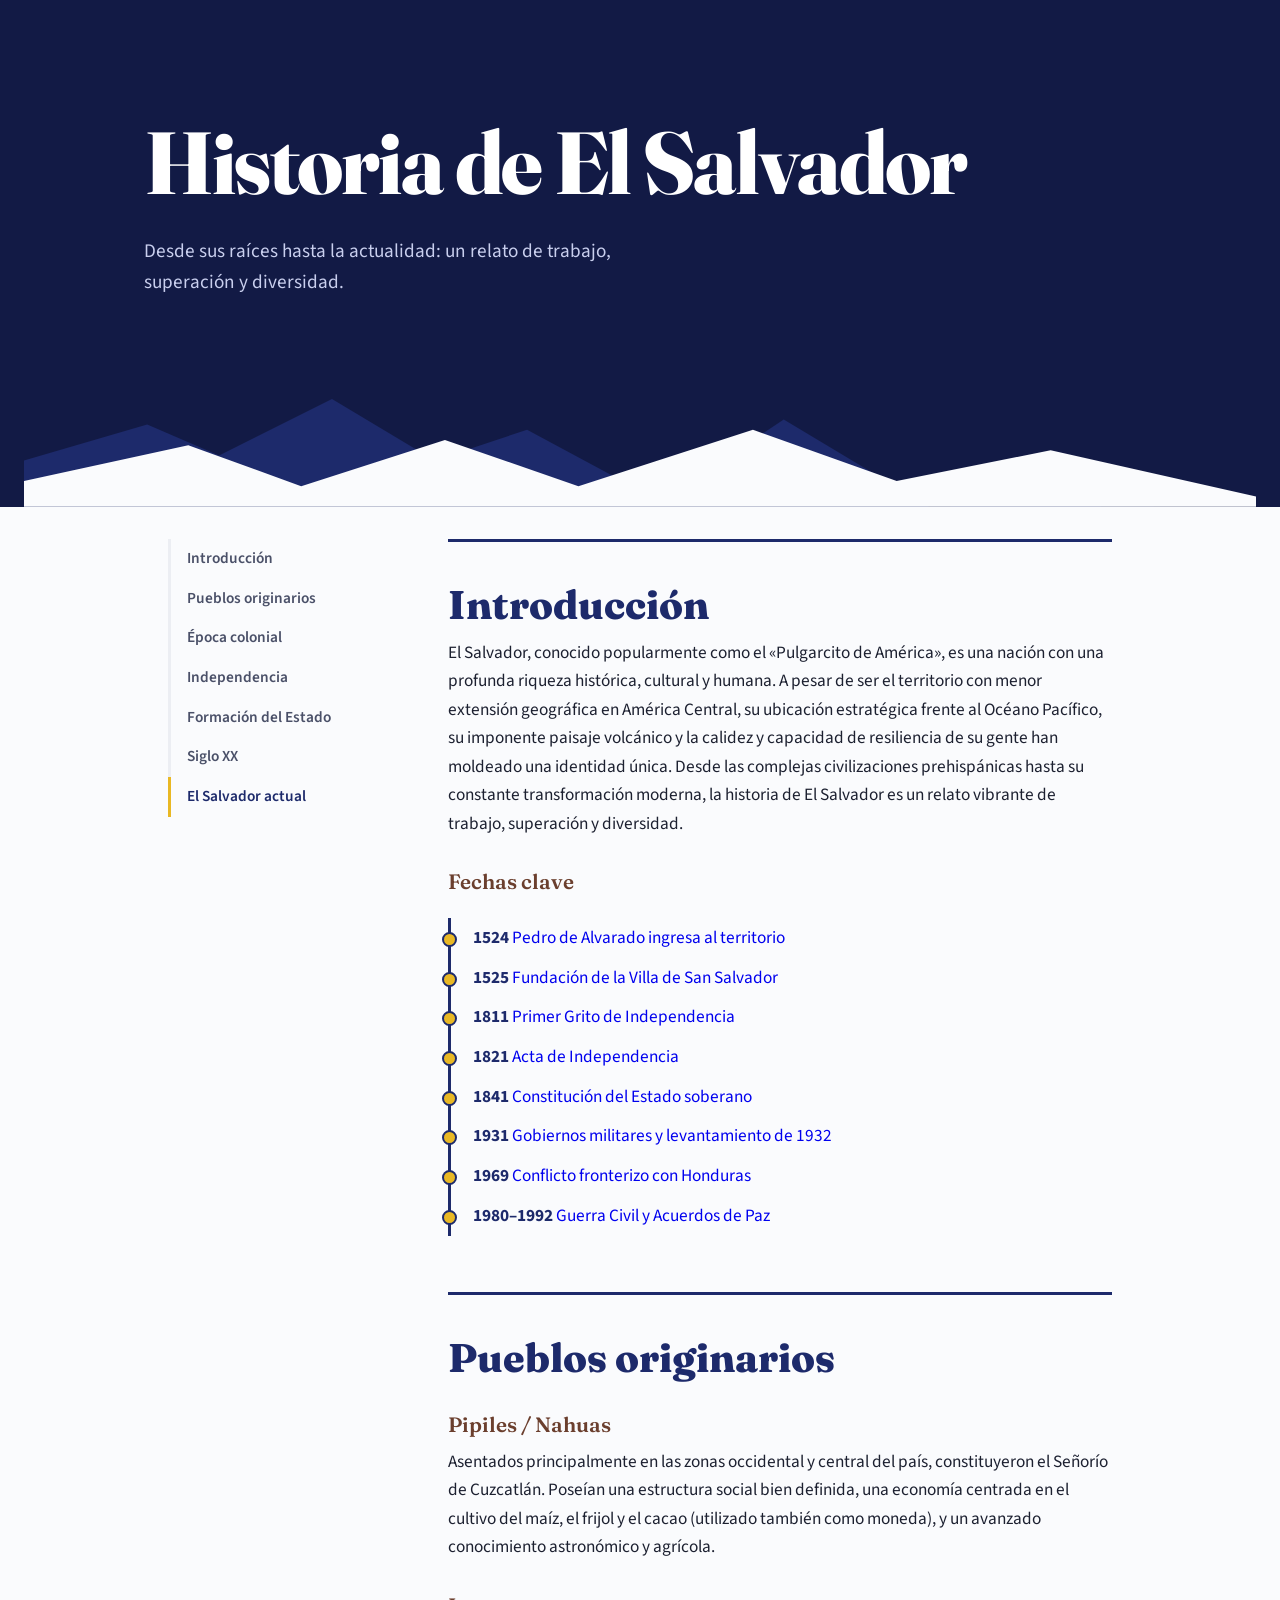
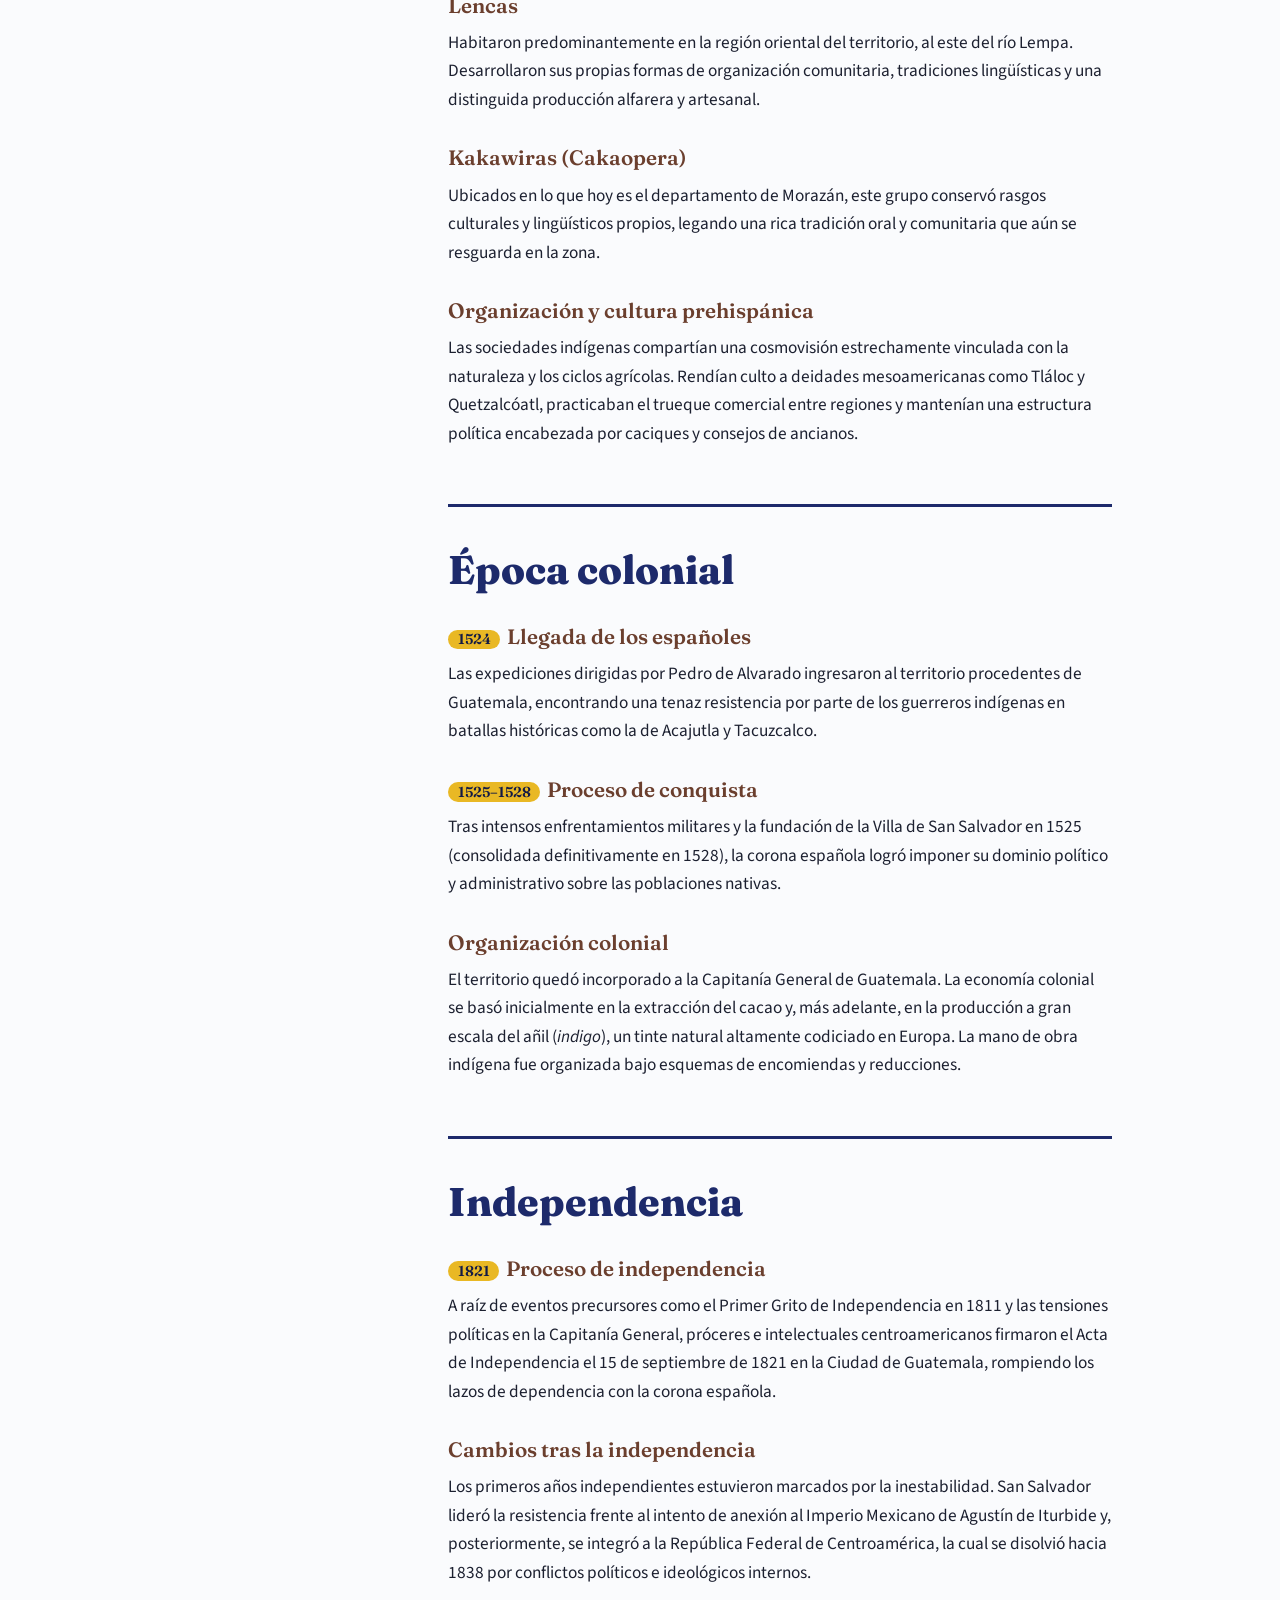
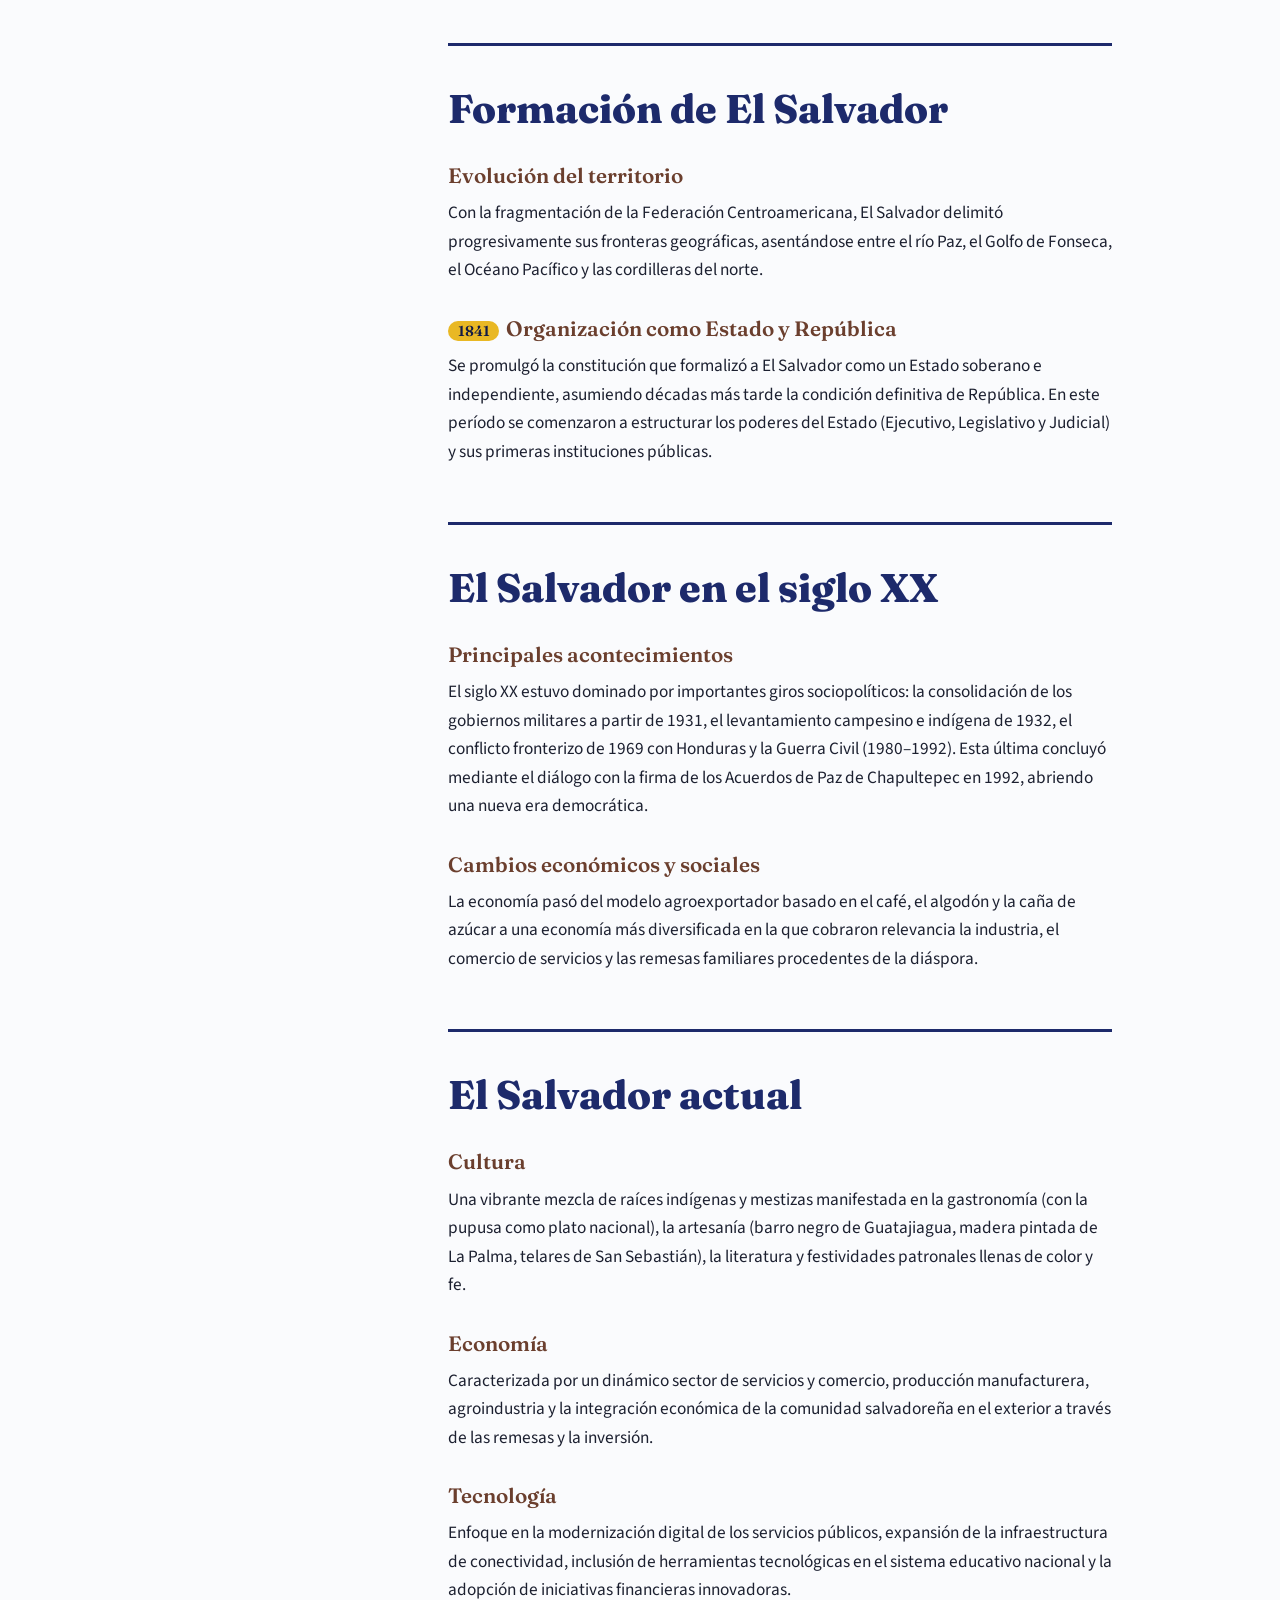
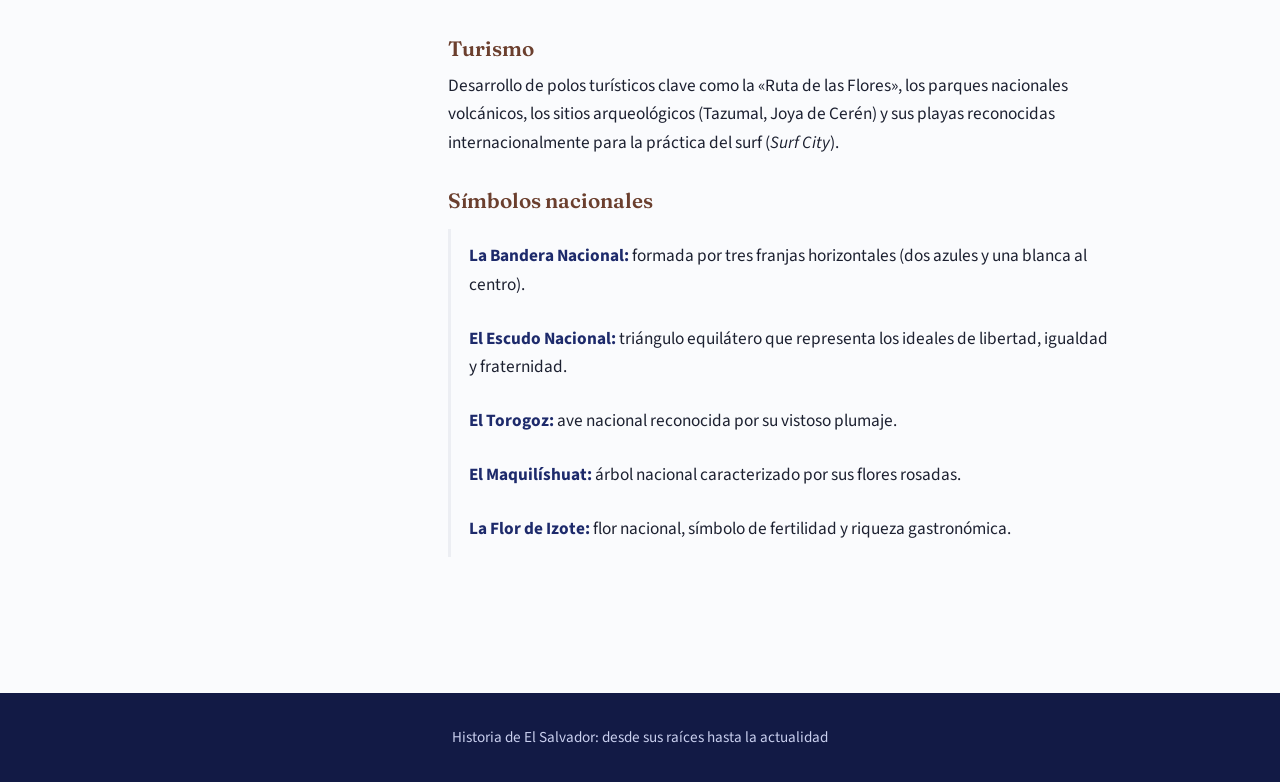
==== iniciosv.html @ 28035b6e "Add files via upload" ====
<!DOCTYPE html>
<html lang="es">
<head>
<meta charset="UTF-8">
<meta name="viewport" content="width=device-width, initial-scale=1.0">
<meta name="robots" content="noindex, nofollow">
<title>Historia de El Salvador: desde sus raíces hasta la actualidad</title>
<link rel="preconnect" href="https://fonts.googleapis.com">
<link rel="preconnect" href="https://fonts.gstatic.com" crossorigin>
<link href="https://fonts.googleapis.com/css2?family=Fraunces:opsz,wght@9..144,600;9..144,800&family=Source+Sans+3:wght@400;600&display=swap" rel="stylesheet">
<style>
:root{--anil:#1d2a6b;--osc:#121a45;--ceniza:#eceef3;--papel:#fafbfd;--tinta:#1c2030;--maiz:#e9b824;--barro:#6b3f2e}
*{box-sizing:border-box}
html{scroll-behavior:smooth}
body{margin:0;font:1.08rem/1.65 "Source Sans 3",system-ui,sans-serif;color:var(--tinta);background:var(--papel)}
h1,h2,h3{font-family:Fraunces,Georgia,serif;line-height:1.15;margin:0}
:focus-visible{outline:3px solid var(--maiz);outline-offset:3px}
.portada{background:var(--osc);color:#fff;padding:clamp(3rem,10vw,7rem) 1.5rem 0}
.portada .in{max-width:62rem;margin:0 auto;padding-bottom:4rem}
.portada h1{font-size:clamp(2.5rem,8vw,5.5rem);font-weight:800;letter-spacing:-.02em;max-width:15ch}
.portada p{max-width:34rem;margin:1.4rem 0 0;font-size:1.2rem;color:#c9cfee}
.volcanes{display:block;width:100%;height:auto}
.volcanes path{fill:var(--anil)}
.volcanes path:last-child{fill:var(--papel)}
.wrap{max-width:62rem;margin:0 auto;padding:0 1.5rem;display:grid;grid-template-columns:14rem 1fr;gap:3.5rem}
nav{position:sticky;top:0;align-self:start;padding:2rem 0}
nav ol{list-style:none;margin:0;padding:0;border-left:3px solid var(--ceniza)}
nav a{display:block;padding:.45rem 0 .45rem 1rem;text-decoration:none;color:#4a5068;font-weight:600;font-size:.96rem;margin-left:-3px;border-left:3px solid transparent}
nav a:hover,nav a.on{color:var(--anil);border-left-color:var(--maiz)}
main{padding:2rem 0 5rem;max-width:42rem}
section{padding-top:2.5rem;margin-bottom:3.5rem;border-top:3px solid var(--anil)}
h2{font-size:clamp(1.8rem,4vw,2.5rem);color:var(--anil);font-weight:800}
h3{font-size:1.3rem;margin:2rem 0 .5rem;color:var(--barro);font-weight:600}
p{margin:.7rem 0}
.fecha{display:inline-block;background:var(--maiz);color:var(--osc);font-weight:600;font-size:.9rem;padding:.1rem .6rem;border-radius:2rem;margin-right:.4rem}
/* Línea de tiempo (es una secuencia real de fechas) */
.linea{list-style:none;margin:1.5rem 0 0;padding:0 0 0 1.4rem;border-left:3px solid var(--anil)}
.linea li{position:relative;padding:.35rem 0}
.linea li:before{content:"";position:absolute;left:-1.95rem;top:.85rem;width:.7rem;height:.7rem;border-radius:50%;background:var(--maiz);border:2px solid var(--anil)}
.linea a{text-decoration:none}
.linea b{color:var(--anil)}
.simbolos{list-style:none;padding:0;margin:1rem 0}
.simbolos li{padding:.8rem 0 .8rem 1.1rem;border-left:3px solid var(--ceniza)}
.simbolos li:hover{border-left-color:var(--maiz)}
.simbolos strong{color:var(--anil)}
footer{background:var(--osc);color:#c9cfee;text-align:center;padding:2rem 1rem;font-size:.95rem}
@media(max-width:820px){
 .wrap{grid-template-columns:1fr;gap:0}
 nav{position:static;padding:1.5rem 0 0}
 nav ol{display:flex;flex-wrap:wrap;gap:.3rem;border:0}
 nav a{border:0;background:var(--ceniza);padding:.4rem .8rem;border-radius:2rem;margin:0;font-size:.9rem}
 nav a.on,nav a:hover{background:var(--maiz);color:var(--osc)}
}
@media(prefers-reduced-motion:reduce){html{scroll-behavior:auto}}
</style>
</head>
<body>
<header class="portada">
  <div class="in">
    <h1>Historia de El Salvador</h1>
    <p>Desde sus raíces hasta la actualidad: un relato de trabajo, superación y diversidad.</p>
  </div>
  <svg class="volcanes" viewBox="0 0 1200 140" preserveAspectRatio="none" aria-hidden="true">
    <path d="M0 140V95L120 60l70 30 110-55 100 60 90-30 130 70 120-80 150 90 90-40 120 60V140z"/>
    <path d="M0 140V115l160-35 110 40 140-45 130 45 170-55 140 50 150-30 200 45V140z"/>
  </svg>
</header>

<div class="wrap">
  <nav aria-label="Secciones">
    <ol>
      <li><a href="#introduccion">Introducción</a></li>
      <li><a href="#originarios">Pueblos originarios</a></li>
      <li><a href="#colonia">Época colonial</a></li>
      <li><a href="#independencia">Independencia</a></li>
      <li><a href="#formacion">Formación del Estado</a></li>
      <li><a href="#siglo-xx">Siglo XX</a></li>
      <li><a href="#actual">El Salvador actual</a></li>
    </ol>
  </nav>

  <main>
    <section id="introduccion">
      <h2>Introducción</h2>
      <p>El Salvador, conocido popularmente como el «Pulgarcito de América», es una nación con una profunda riqueza histórica, cultural y humana. A pesar de ser el territorio con menor extensión geográfica en América Central, su ubicación estratégica frente al Océano Pacífico, su imponente paisaje volcánico y la calidez y capacidad de resiliencia de su gente han moldeado una identidad única. Desde las complejas civilizaciones prehispánicas hasta su constante transformación moderna, la historia de El Salvador es un relato vibrante de trabajo, superación y diversidad.</p>
      <h3>Fechas clave</h3>
      <ol class="linea">
        <li><a href="#colonia"><b>1524</b> Pedro de Alvarado ingresa al territorio</a></li>
        <li><a href="#colonia"><b>1525</b> Fundación de la Villa de San Salvador</a></li>
        <li><a href="#independencia"><b>1811</b> Primer Grito de Independencia</a></li>
        <li><a href="#independencia"><b>1821</b> Acta de Independencia</a></li>
        <li><a href="#formacion"><b>1841</b> Constitución del Estado soberano</a></li>
        <li><a href="#siglo-xx"><b>1931</b> Gobiernos militares y levantamiento de 1932</a></li>
        <li><a href="#siglo-xx"><b>1969</b> Conflicto fronterizo con Honduras</a></li>
        <li><a href="#siglo-xx"><b>1980–1992</b> Guerra Civil y Acuerdos de Paz</a></li>
      </ol>
    </section>

    <section id="originarios">
      <h2>Pueblos originarios</h2>
      <h3>Pipiles / Nahuas</h3>
      <p>Asentados principalmente en las zonas occidental y central del país, constituyeron el Señorío de Cuzcatlán. Poseían una estructura social bien definida, una economía centrada en el cultivo del maíz, el frijol y el cacao (utilizado también como moneda), y un avanzado conocimiento astronómico y agrícola.</p>
      <h3>Lencas</h3>
      <p>Habitaron predominantemente en la región oriental del territorio, al este del río Lempa. Desarrollaron sus propias formas de organización comunitaria, tradiciones lingüísticas y una distinguida producción alfarera y artesanal.</p>
      <h3>Kakawiras (Cakaopera)</h3>
      <p>Ubicados en lo que hoy es el departamento de Morazán, este grupo conservó rasgos culturales y lingüísticos propios, legando una rica tradición oral y comunitaria que aún se resguarda en la zona.</p>
      <h3>Organización y cultura prehispánica</h3>
      <p>Las sociedades indígenas compartían una cosmovisión estrechamente vinculada con la naturaleza y los ciclos agrícolas. Rendían culto a deidades mesoamericanas como Tláloc y Quetzalcóatl, practicaban el trueque comercial entre regiones y mantenían una estructura política encabezada por caciques y consejos de ancianos.</p>
    </section>

    <section id="colonia">
      <h2>Época colonial</h2>
      <h3><span class="fecha">1524</span>Llegada de los españoles</h3>
      <p>Las expediciones dirigidas por Pedro de Alvarado ingresaron al territorio procedentes de Guatemala, encontrando una tenaz resistencia por parte de los guerreros indígenas en batallas históricas como la de Acajutla y Tacuzcalco.</p>
      <h3><span class="fecha">1525–1528</span>Proceso de conquista</h3>
      <p>Tras intensos enfrentamientos militares y la fundación de la Villa de San Salvador en 1525 (consolidada definitivamente en 1528), la corona española logró imponer su dominio político y administrativo sobre las poblaciones nativas.</p>
      <h3>Organización colonial</h3>
      <p>El territorio quedó incorporado a la Capitanía General de Guatemala. La economía colonial se basó inicialmente en la extracción del cacao y, más adelante, en la producción a gran escala del añil (<em>indigo</em>), un tinte natural altamente codiciado en Europa. La mano de obra indígena fue organizada bajo esquemas de encomiendas y reducciones.</p>
    </section>

    <section id="independencia">
      <h2>Independencia</h2>
      <h3><span class="fecha">1821</span>Proceso de independencia</h3>
      <p>A raíz de eventos precursores como el Primer Grito de Independencia en 1811 y las tensiones políticas en la Capitanía General, próceres e intelectuales centroamericanos firmaron el Acta de Independencia el 15 de septiembre de 1821 en la Ciudad de Guatemala, rompiendo los lazos de dependencia con la corona española.</p>
      <h3>Cambios tras la independencia</h3>
      <p>Los primeros años independientes estuvieron marcados por la inestabilidad. San Salvador lideró la resistencia frente al intento de anexión al Imperio Mexicano de Agustín de Iturbide y, posteriormente, se integró a la República Federal de Centroamérica, la cual se disolvió hacia 1838 por conflictos políticos e ideológicos internos.</p>
    </section>

    <section id="formacion">
      <h2>Formación de El Salvador</h2>
      <h3>Evolución del territorio</h3>
      <p>Con la fragmentación de la Federación Centroamericana, El Salvador delimitó progresivamente sus fronteras geográficas, asentándose entre el río Paz, el Golfo de Fonseca, el Océano Pacífico y las cordilleras del norte.</p>
      <h3><span class="fecha">1841</span>Organización como Estado y República</h3>
      <p>Se promulgó la constitución que formalizó a El Salvador como un Estado soberano e independiente, asumiendo décadas más tarde la condición definitiva de República. En este período se comenzaron a estructurar los poderes del Estado (Ejecutivo, Legislativo y Judicial) y sus primeras instituciones públicas.</p>
    </section>

    <section id="siglo-xx">
      <h2>El Salvador en el siglo XX</h2>
      <h3>Principales acontecimientos</h3>
      <p>El siglo XX estuvo dominado por importantes giros sociopolíticos: la consolidación de los gobiernos militares a partir de 1931, el levantamiento campesino e indígena de 1932, el conflicto fronterizo de 1969 con Honduras y la Guerra Civil (1980–1992). Esta última concluyó mediante el diálogo con la firma de los Acuerdos de Paz de Chapultepec en 1992, abriendo una nueva era democrática.</p>
      <h3>Cambios económicos y sociales</h3>
      <p>La economía pasó del modelo agroexportador basado en el café, el algodón y la caña de azúcar a una economía más diversificada en la que cobraron relevancia la industria, el comercio de servicios y las remesas familiares procedentes de la diáspora.</p>
    </section>

    <section id="actual">
      <h2>El Salvador actual</h2>
      <h3>Cultura</h3>
      <p>Una vibrante mezcla de raíces indígenas y mestizas manifestada en la gastronomía (con la pupusa como plato nacional), la artesanía (barro negro de Guatajiagua, madera pintada de La Palma, telares de San Sebastián), la literatura y festividades patronales llenas de color y fe.</p>
      <h3>Economía</h3>
      <p>Caracterizada por un dinámico sector de servicios y comercio, producción manufacturera, agroindustria y la integración económica de la comunidad salvadoreña en el exterior a través de las remesas y la inversión.</p>
      <h3>Tecnología</h3>
      <p>Enfoque en la modernización digital de los servicios públicos, expansión de la infraestructura de conectividad, inclusión de herramientas tecnológicas en el sistema educativo nacional y la adopción de iniciativas financieras innovadoras.</p>
      <h3>Turismo</h3>
      <p>Desarrollo de polos turísticos clave como la «Ruta de las Flores», los parques nacionales volcánicos, los sitios arqueológicos (Tazumal, Joya de Cerén) y sus playas reconocidas internacionalmente para la práctica del surf (<em>Surf City</em>).</p>
      <h3>Símbolos nacionales</h3>
      <ul class="simbolos">
        <li><strong>La Bandera Nacional:</strong> formada por tres franjas horizontales (dos azules y una blanca al centro).</li>
        <li><strong>El Escudo Nacional:</strong> triángulo equilátero que representa los ideales de libertad, igualdad y fraternidad.</li>
        <li><strong>El Torogoz:</strong> ave nacional reconocida por su vistoso plumaje.</li>
        <li><strong>El Maquilíshuat:</strong> árbol nacional caracterizado por sus flores rosadas.</li>
        <li><strong>La Flor de Izote:</strong> flor nacional, símbolo de fertilidad y riqueza gastronómica.</li>
      </ul>
    </section>
  </main>
</div>

<footer>Historia de El Salvador: desde sus raíces hasta la actualidad</footer>

<script>
const enlaces=document.querySelectorAll('nav a');
const obs=new IntersectionObserver(es=>{es.forEach(e=>{if(e.isIntersecting){enlaces.forEach(a=>a.classList.toggle('on',a.getAttribute('href')==='#'+e.target.id))}})},{rootMargin:'-30% 0px -60% 0px'});
document.querySelectorAll('main section').forEach(s=>obs.observe(s));
</script>
</body>
</html>
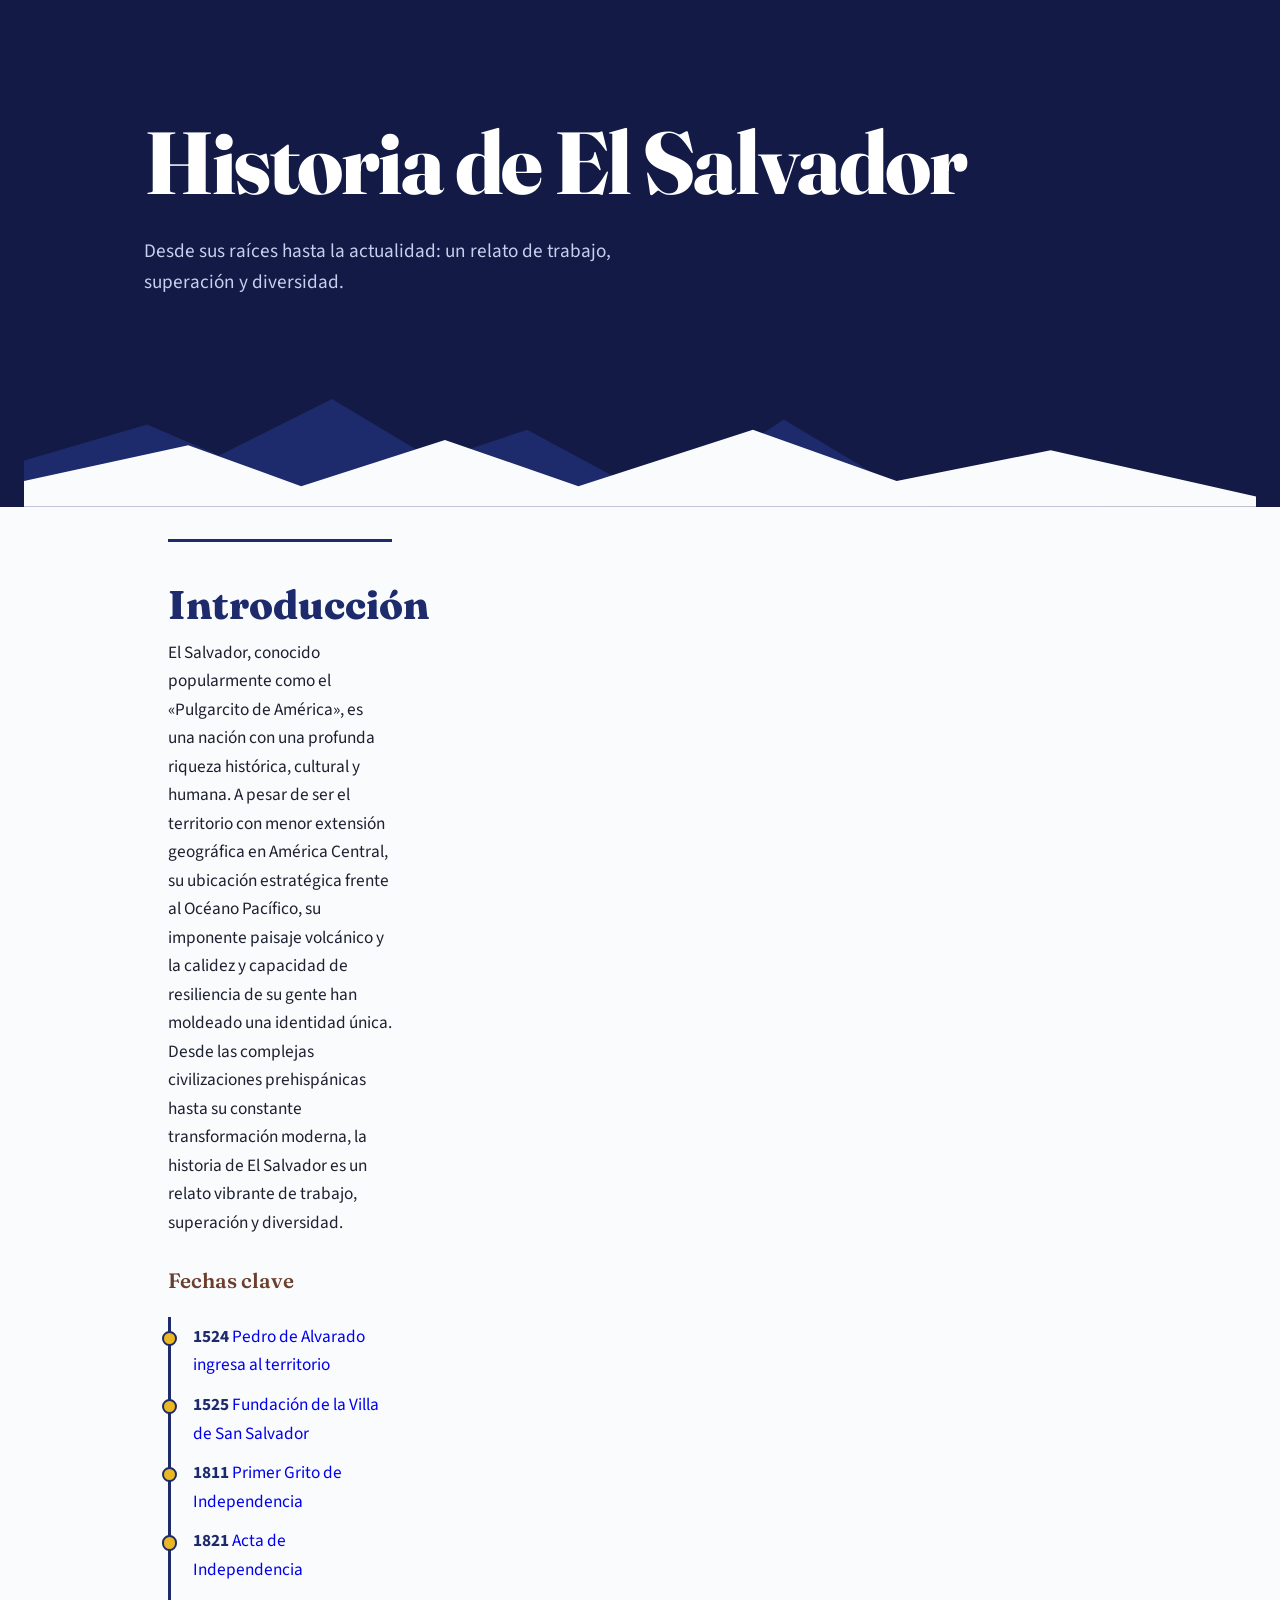
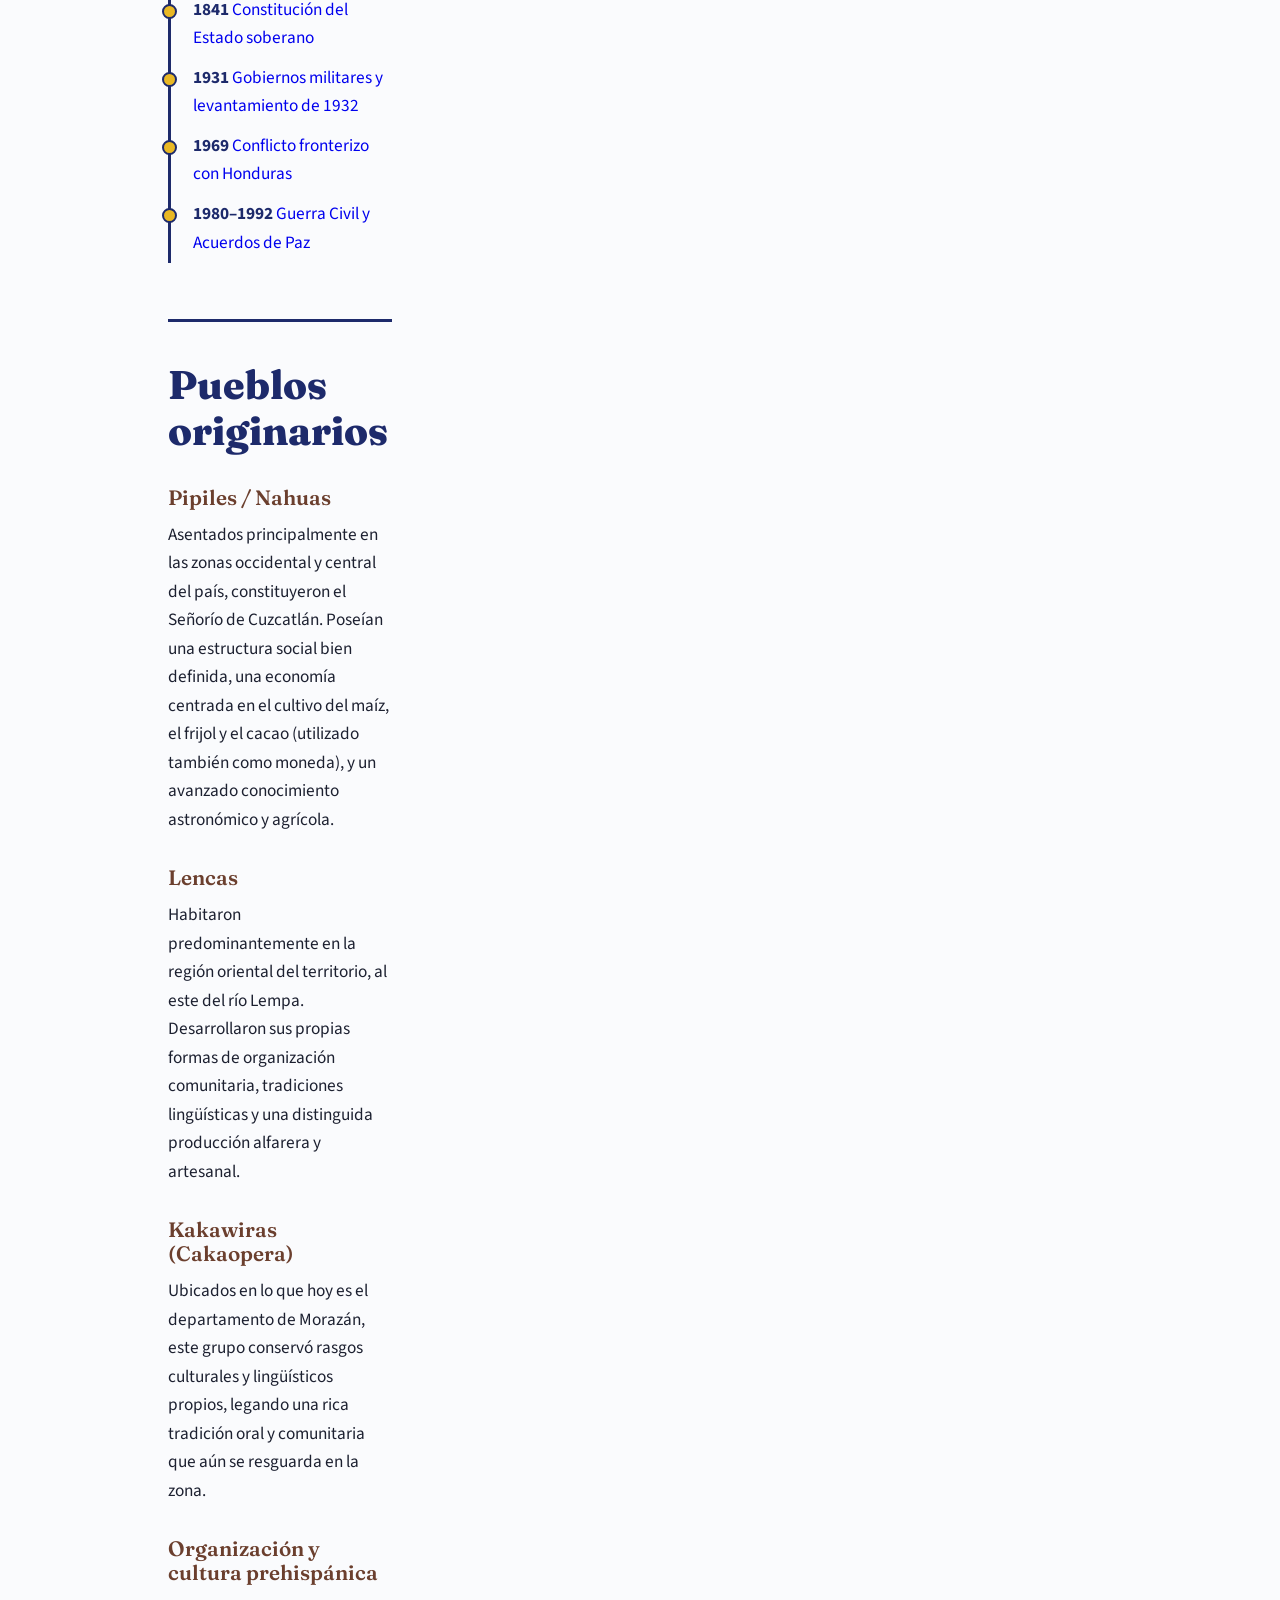
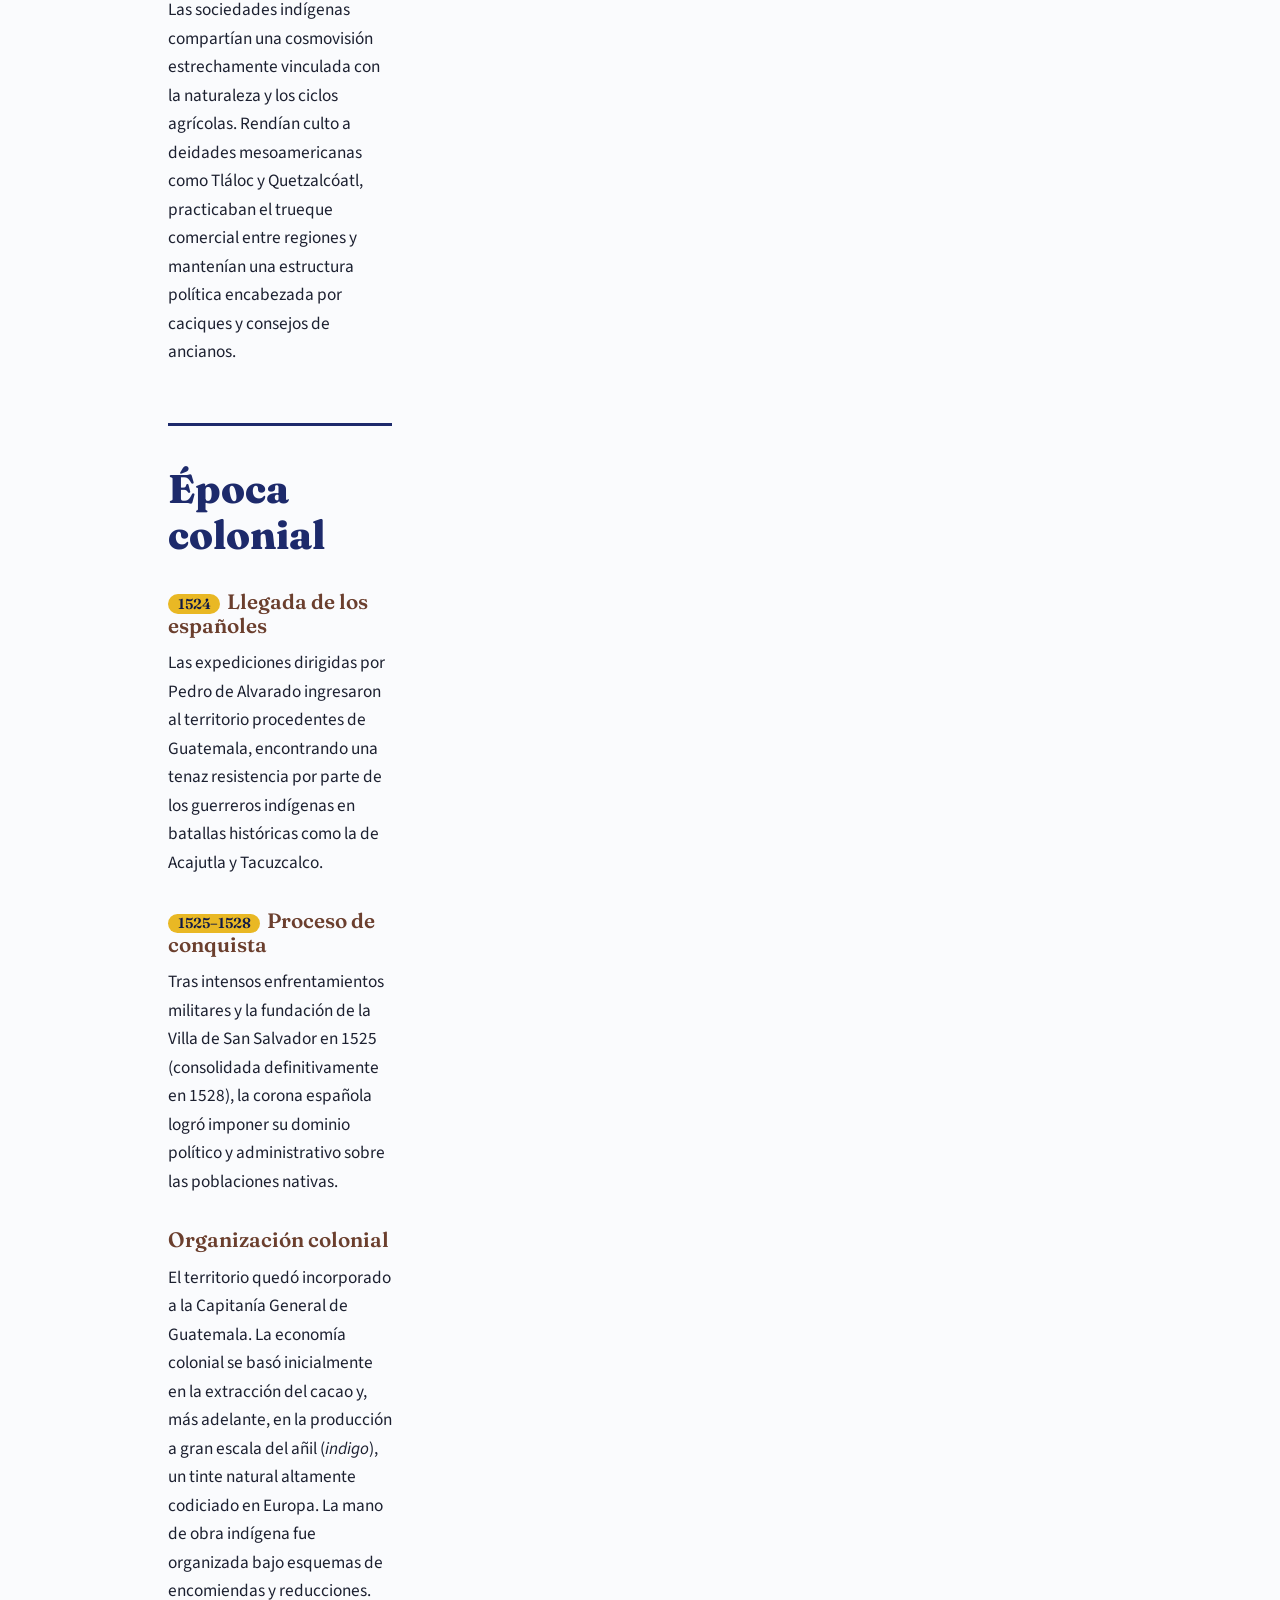
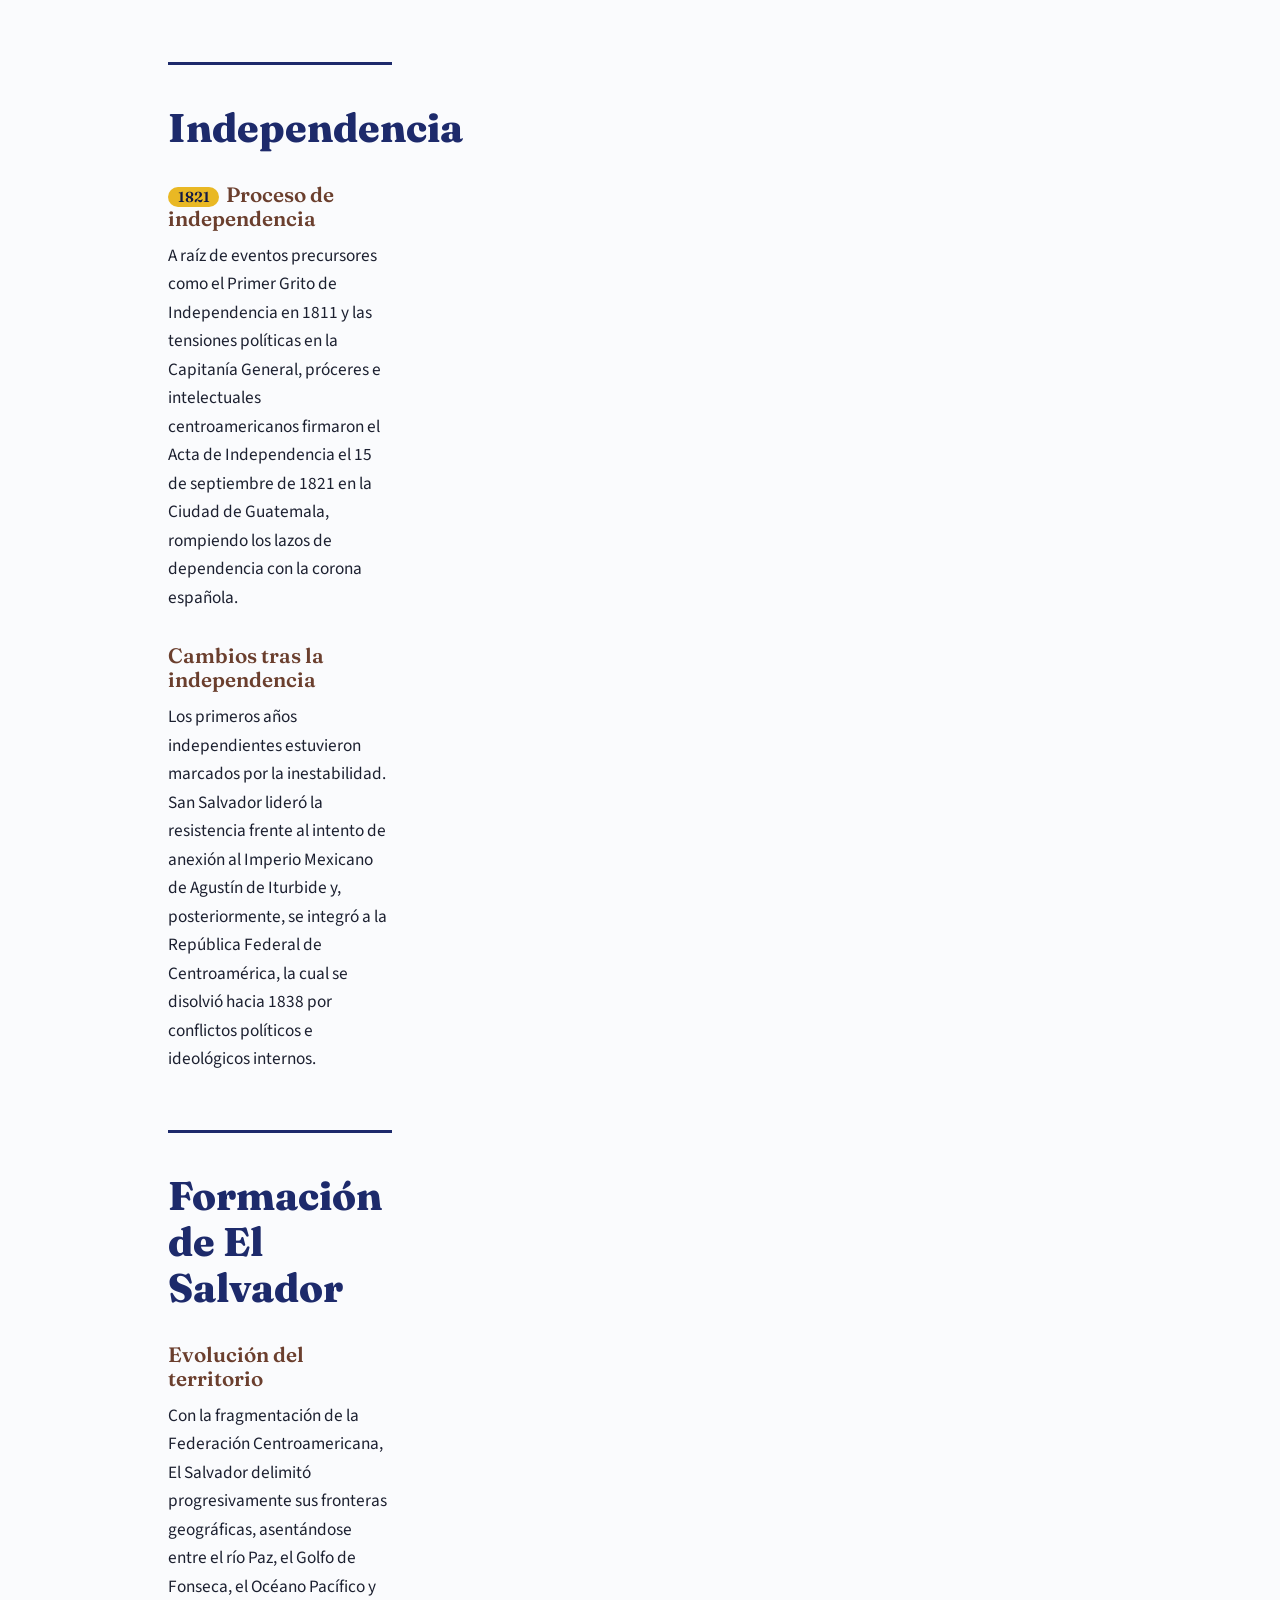
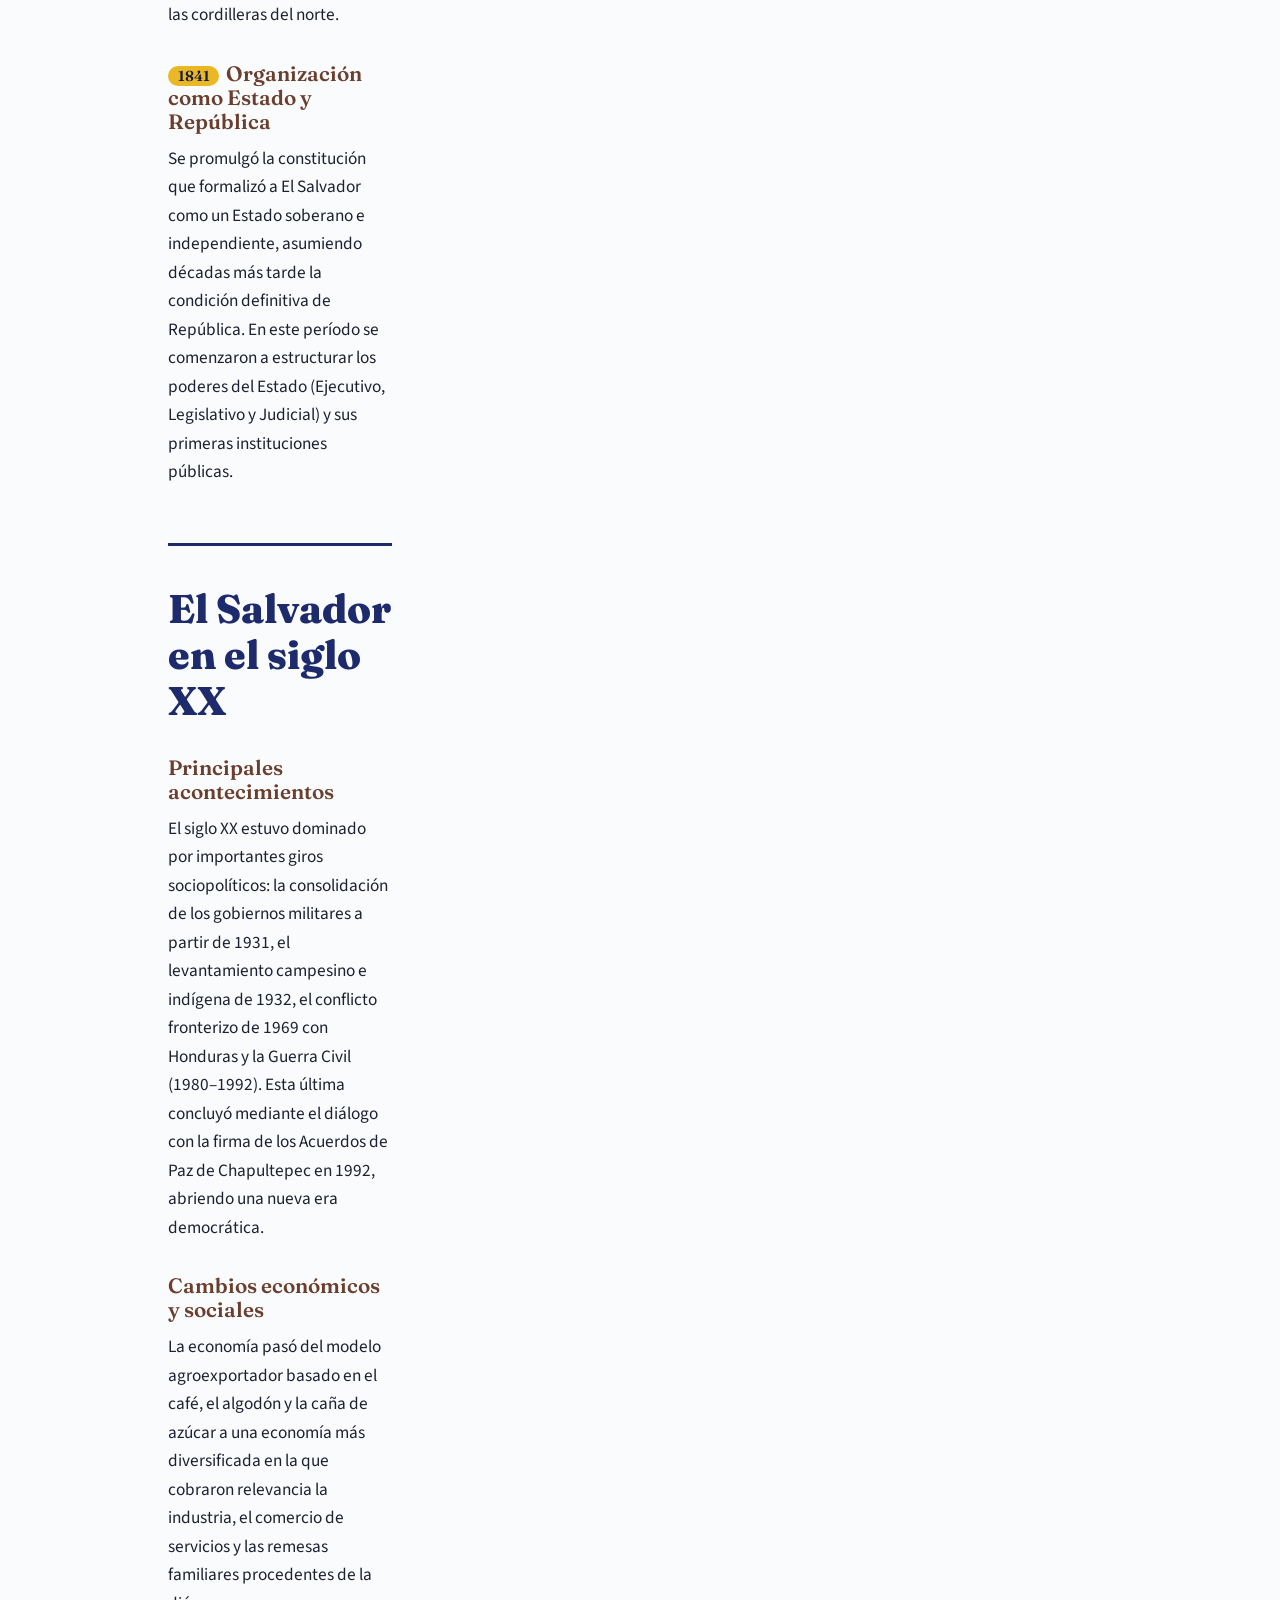
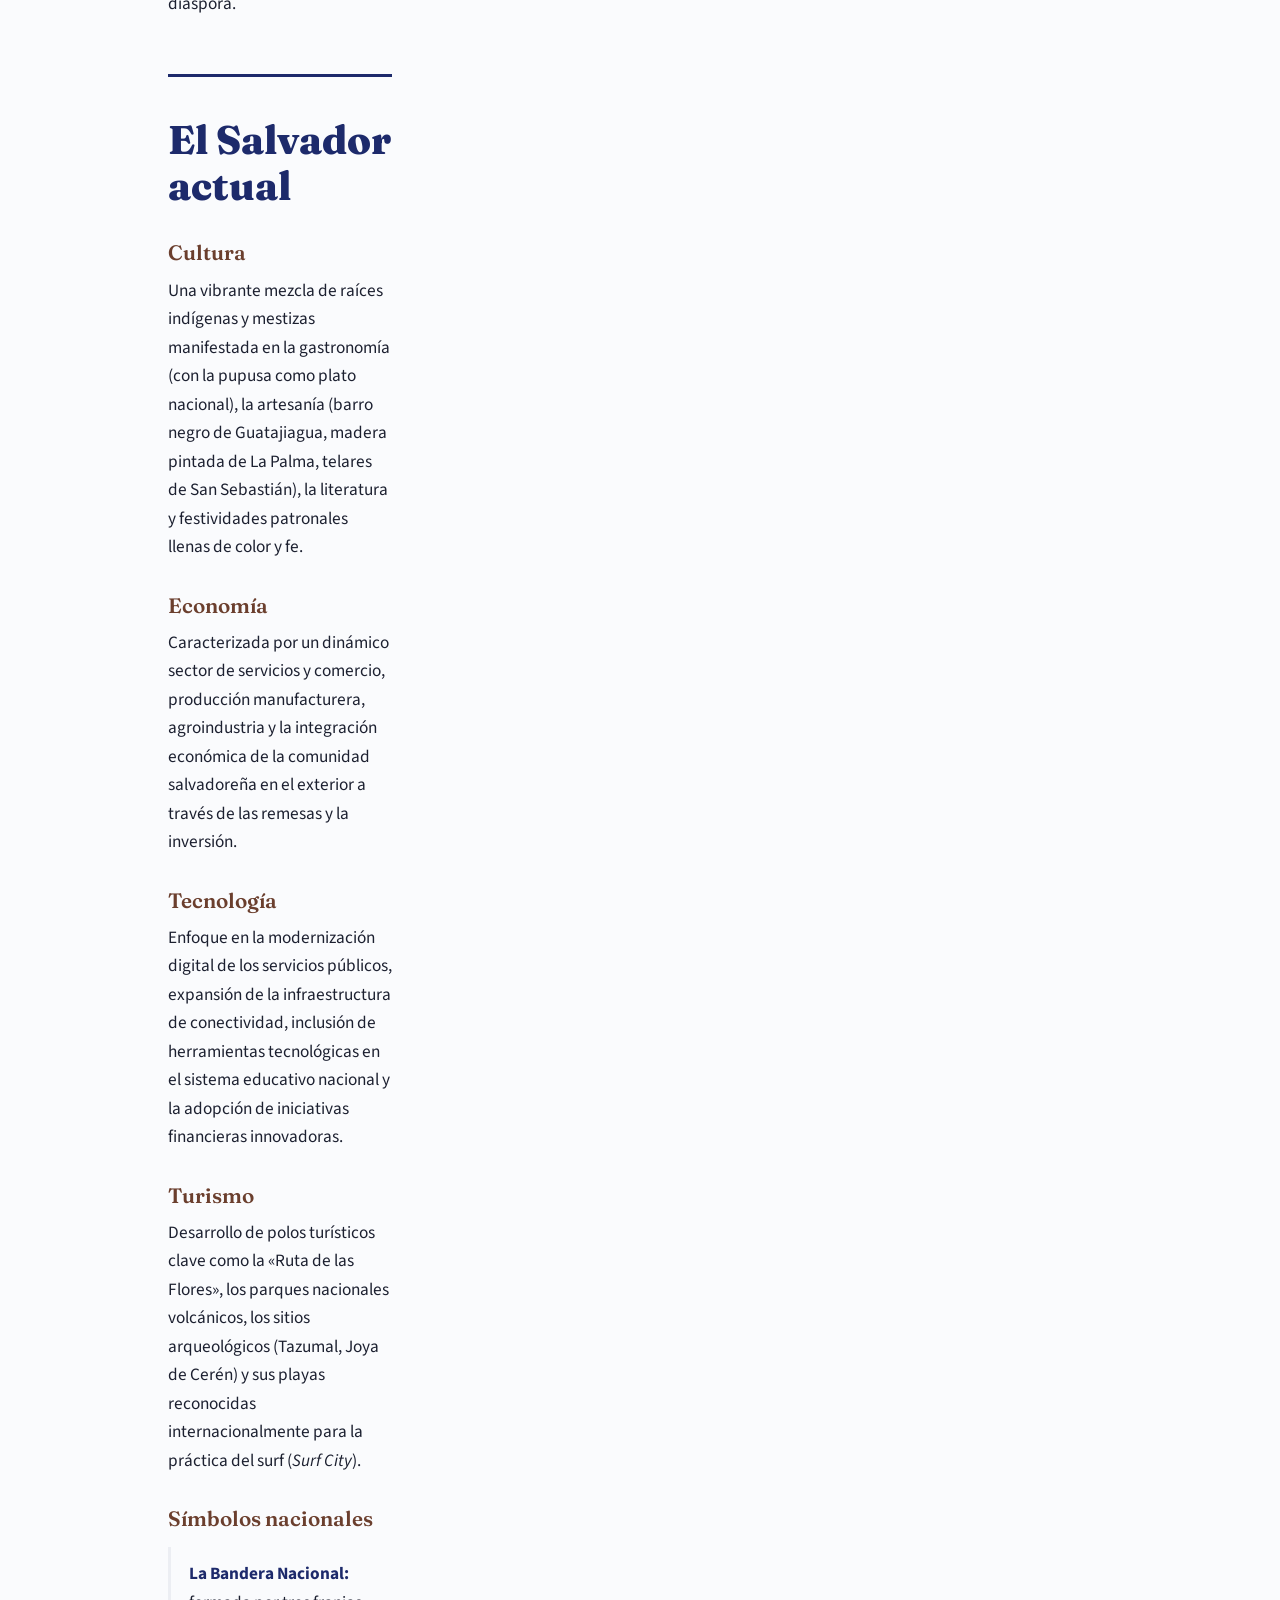
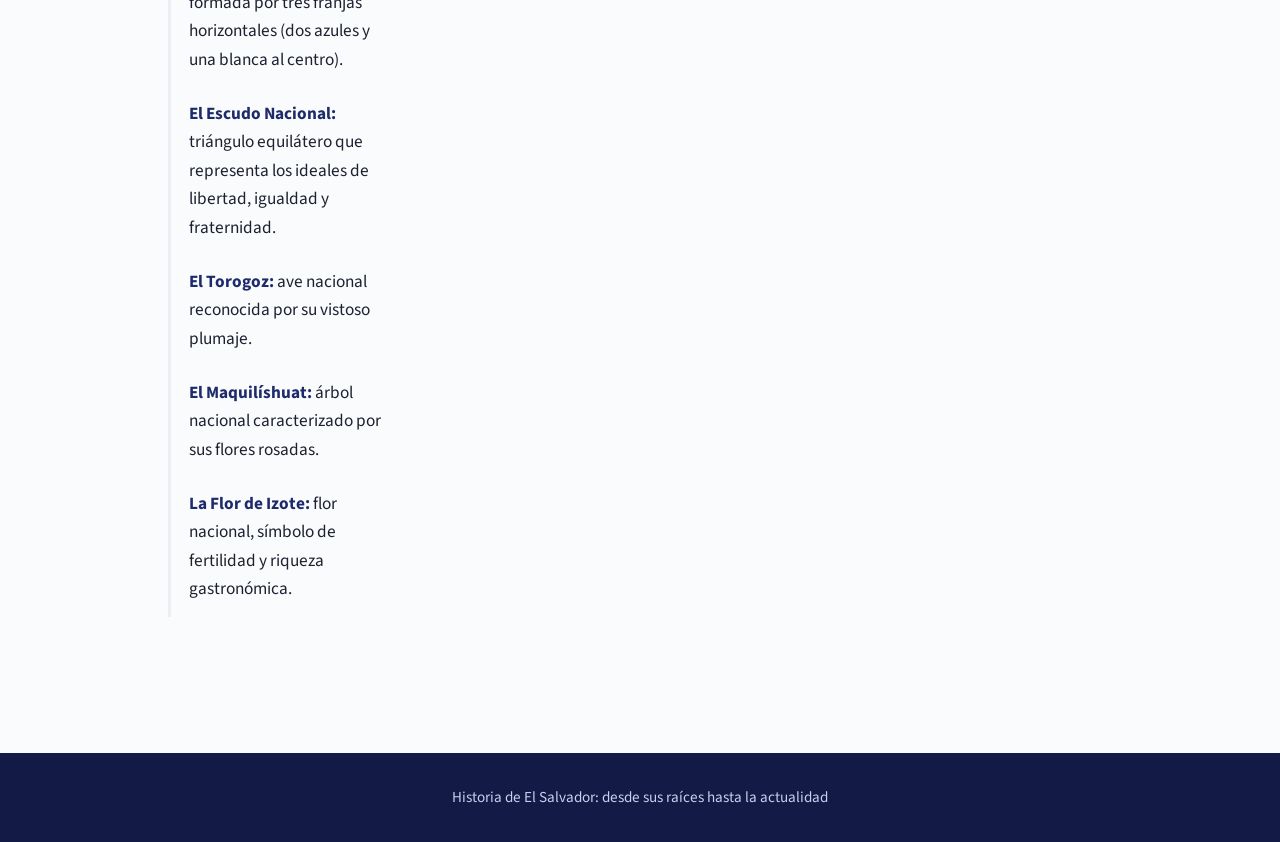
==== commit c31a0574: "Add files via upload" ====
--- a/iniciosv.html
+++ b/iniciosv.html
@@ -67,18 +67,6 @@
 </header>
 
 <div class="wrap">
-  <nav aria-label="Secciones">
-    <ol>
-      <li><a href="#introduccion">Introducción</a></li>
-      <li><a href="#originarios">Pueblos originarios</a></li>
-      <li><a href="#colonia">Época colonial</a></li>
-      <li><a href="#independencia">Independencia</a></li>
-      <li><a href="#formacion">Formación del Estado</a></li>
-      <li><a href="#siglo-xx">Siglo XX</a></li>
-      <li><a href="#actual">El Salvador actual</a></li>
-    </ol>
-  </nav>
-
   <main>
     <section id="introduccion">
       <h2>Introducción</h2>
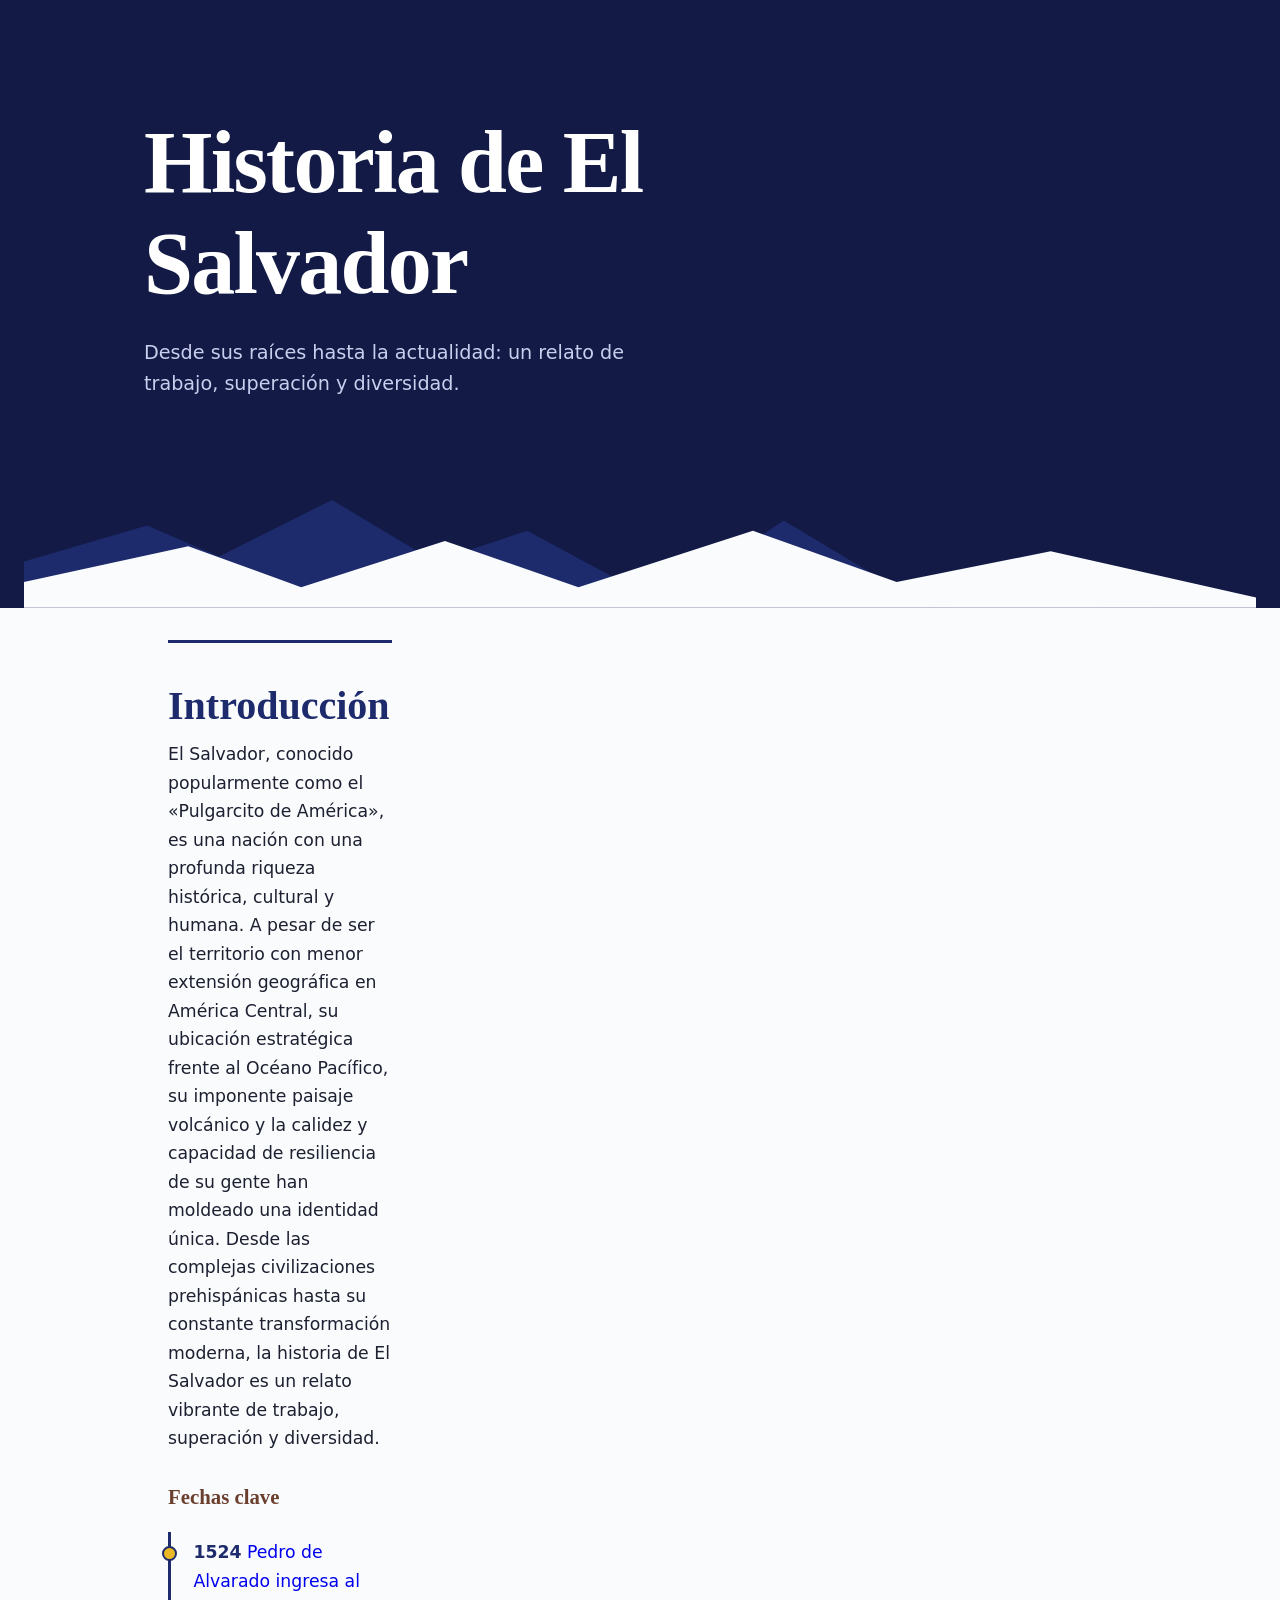
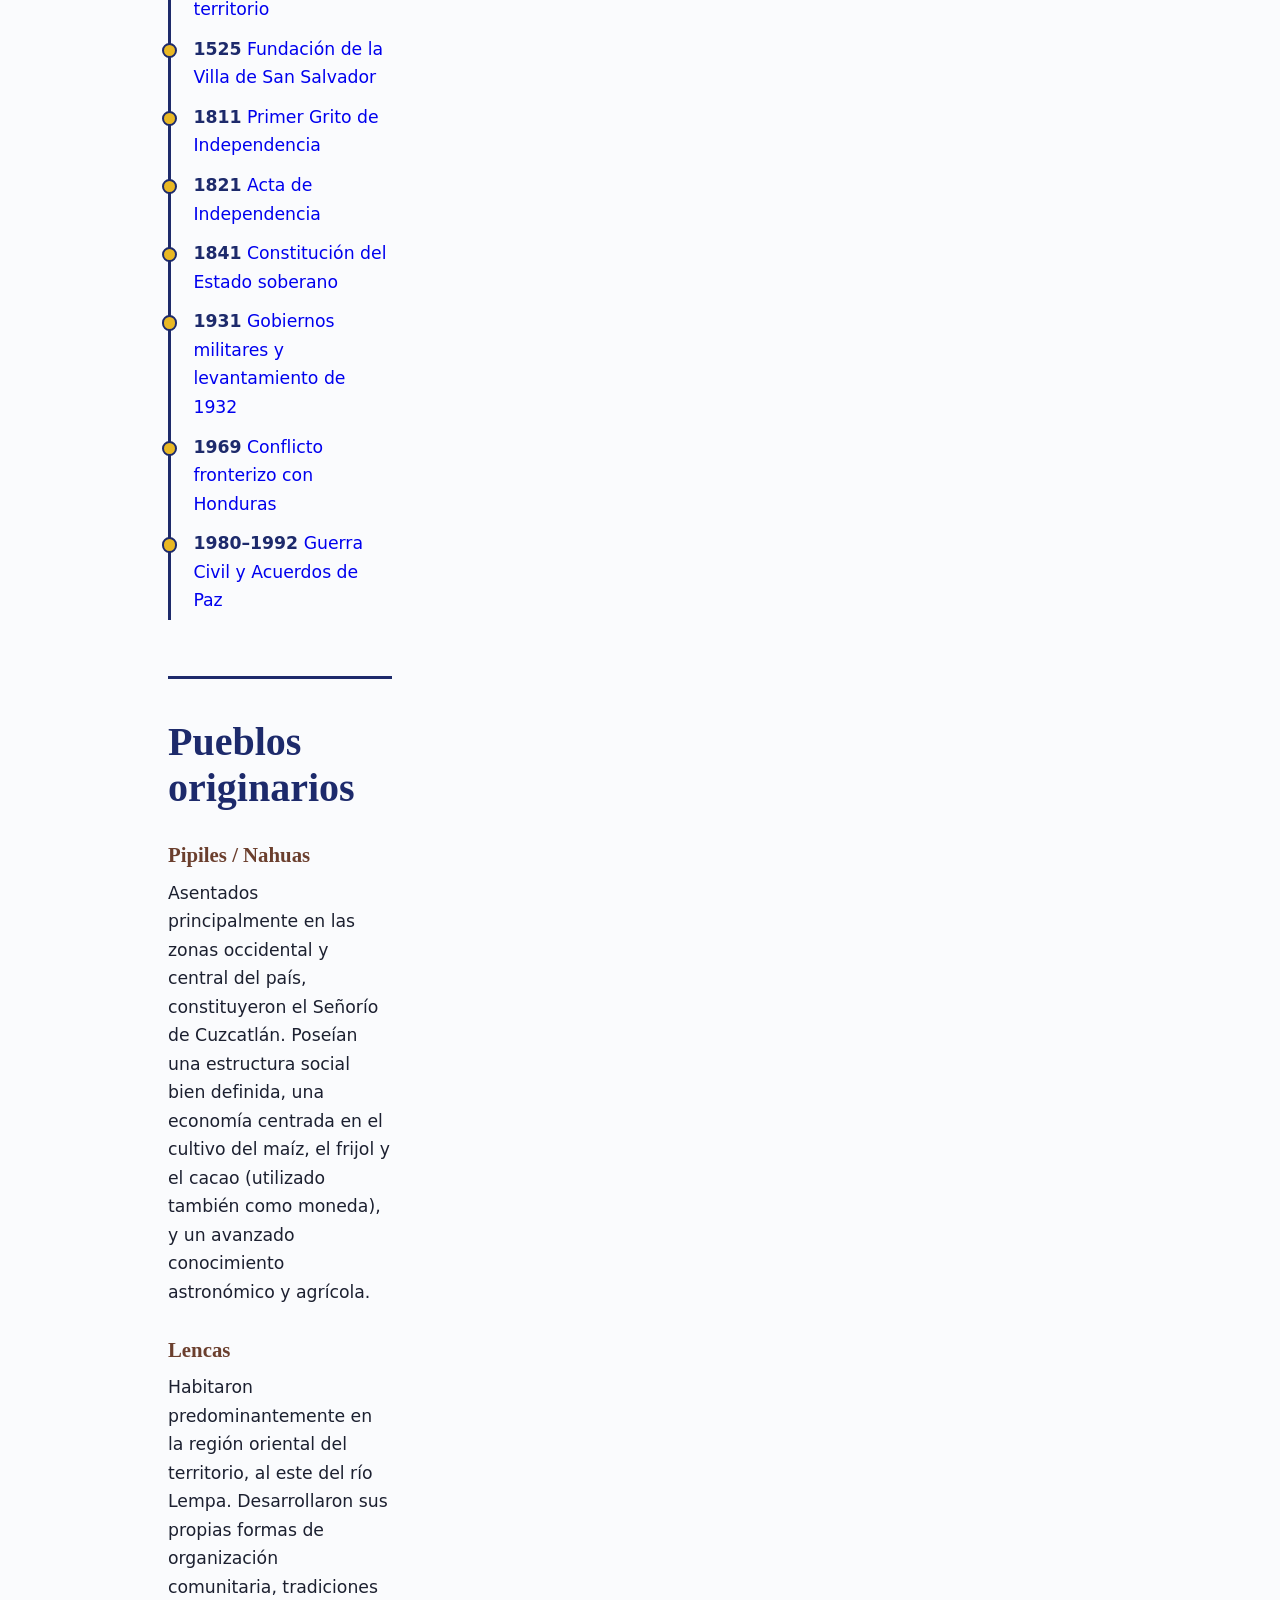
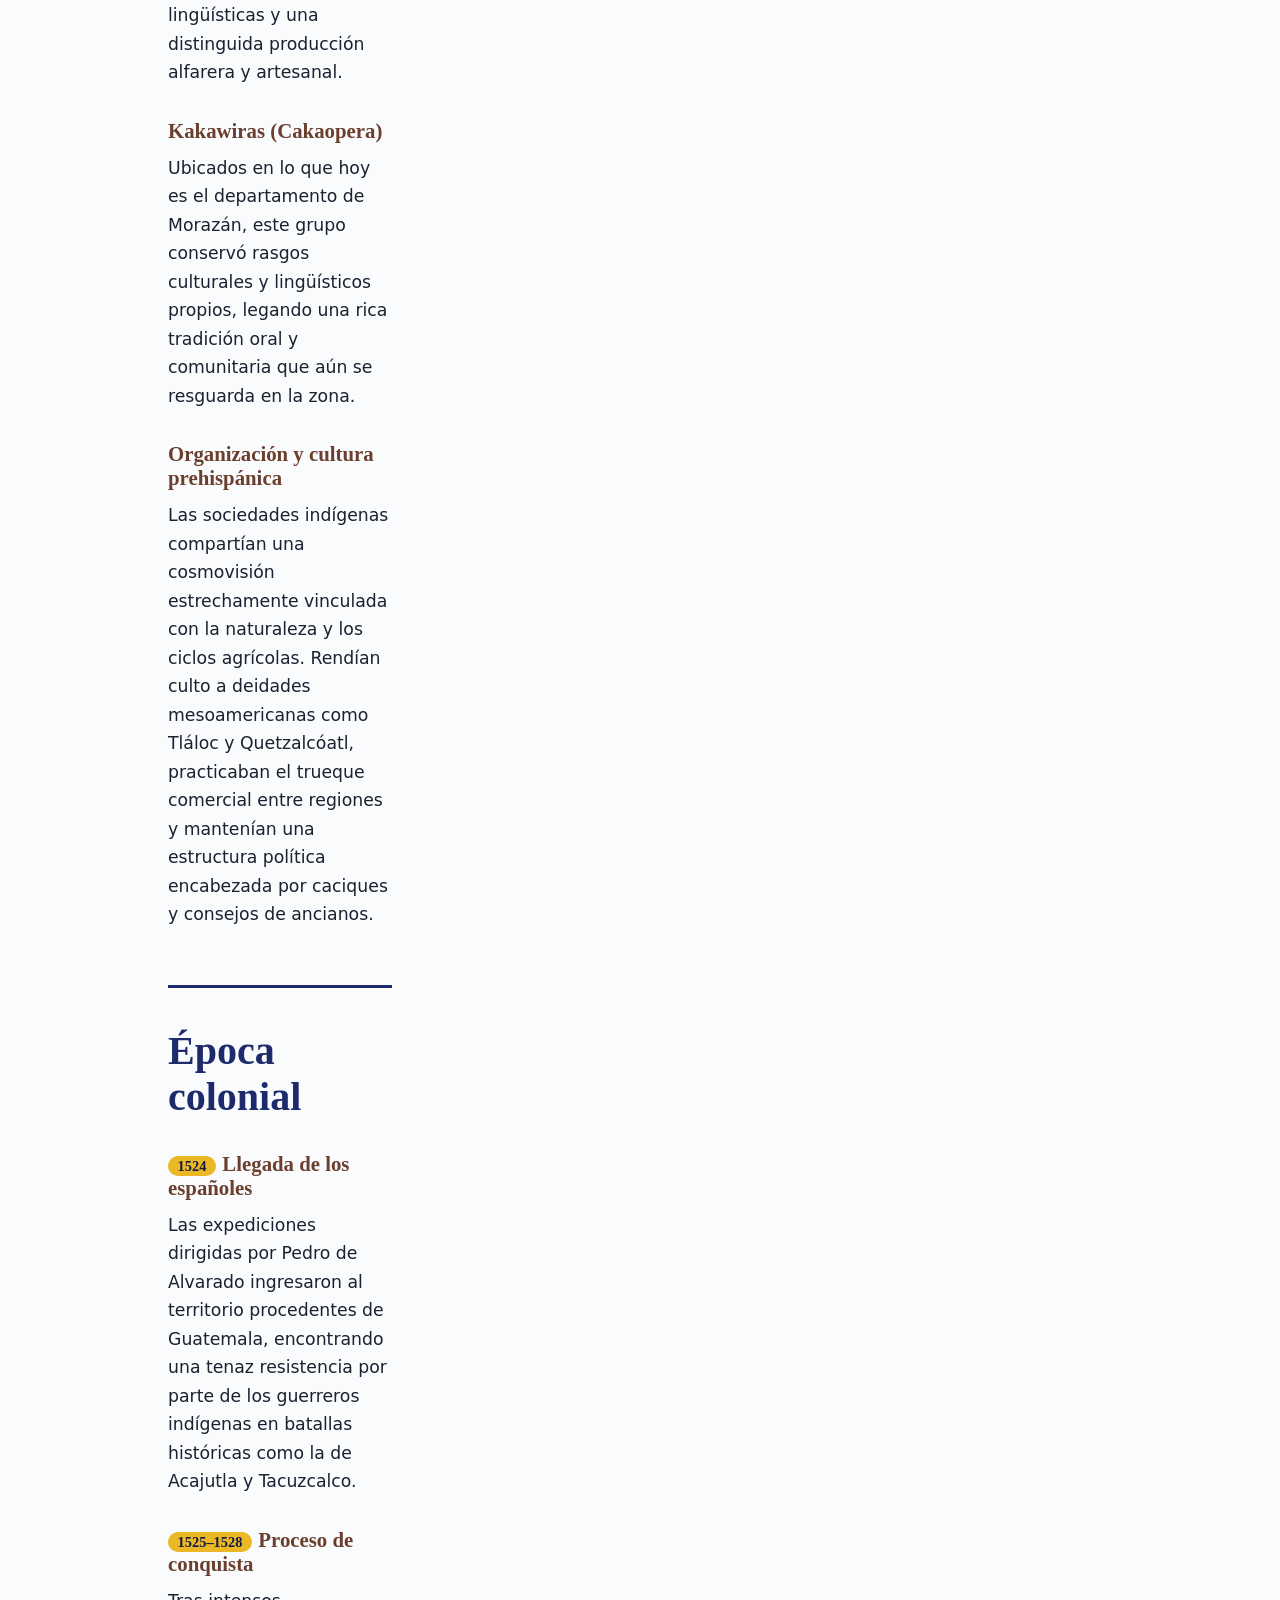
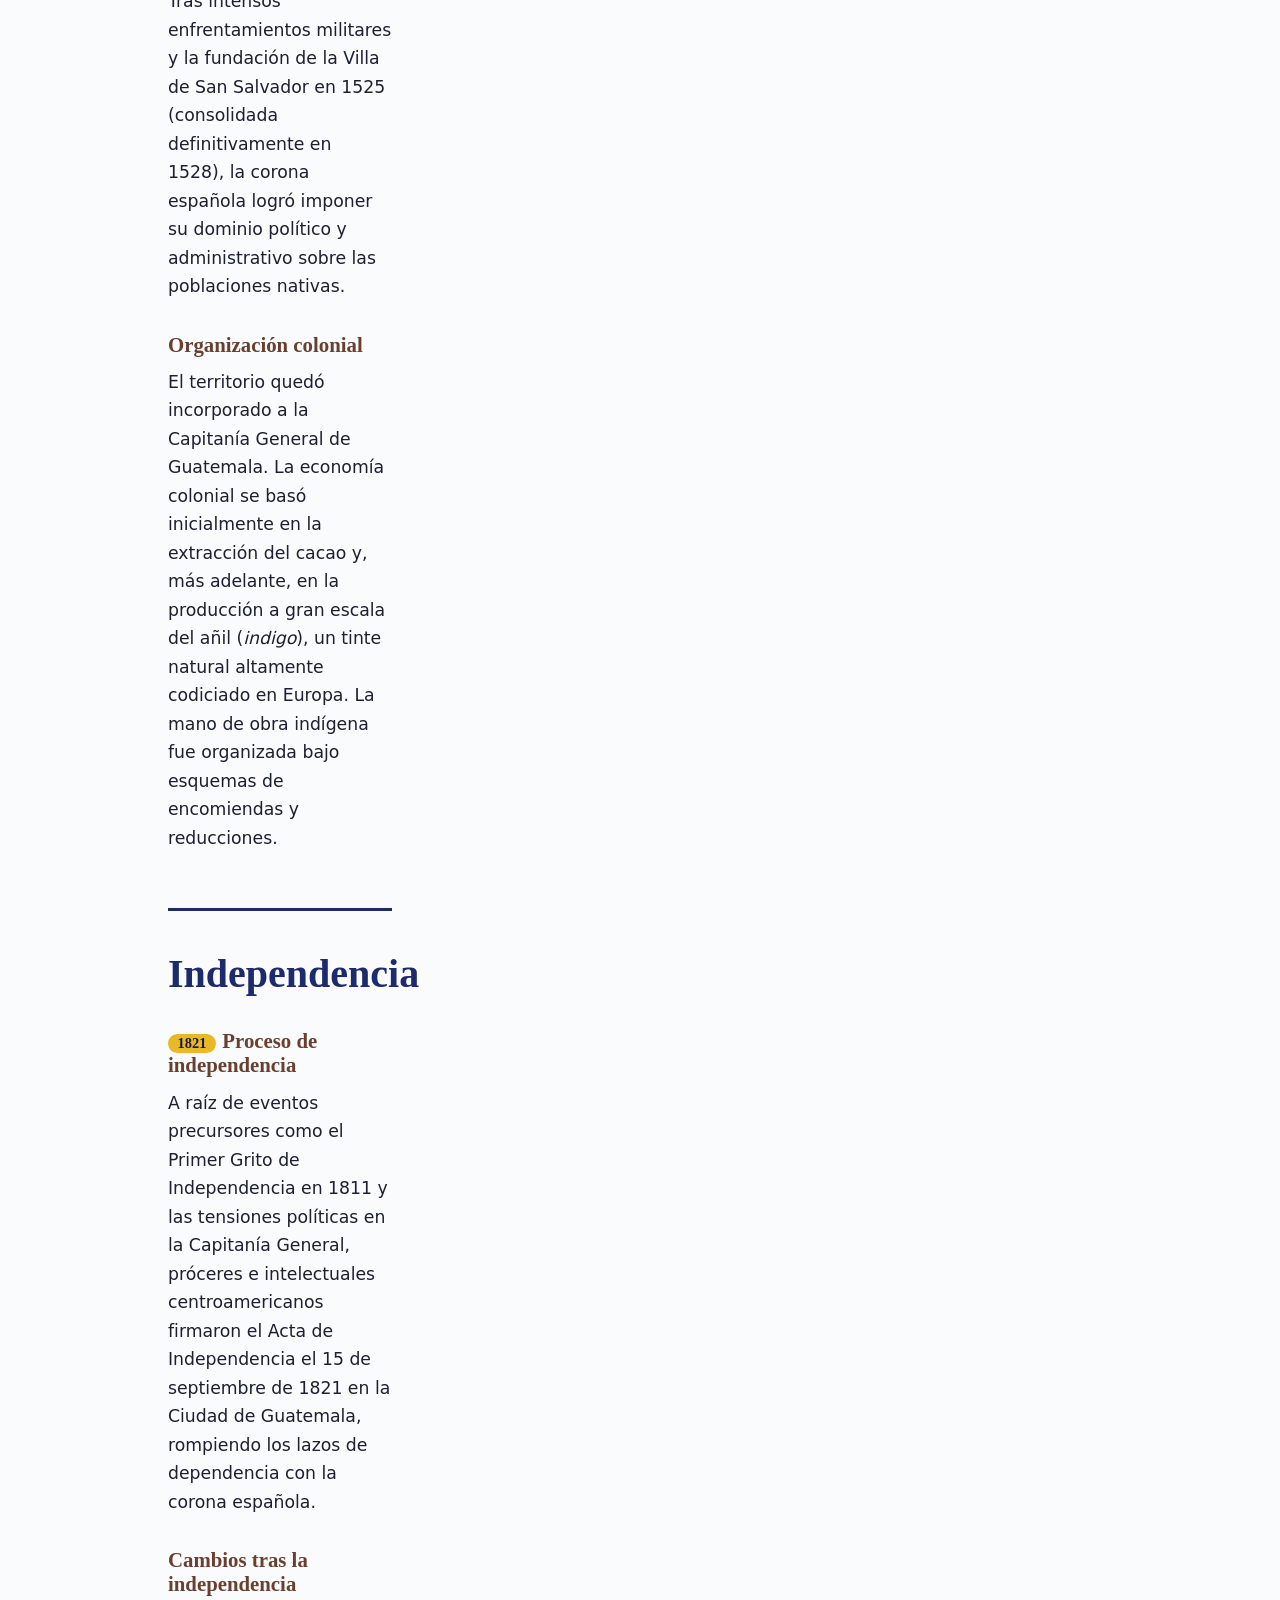
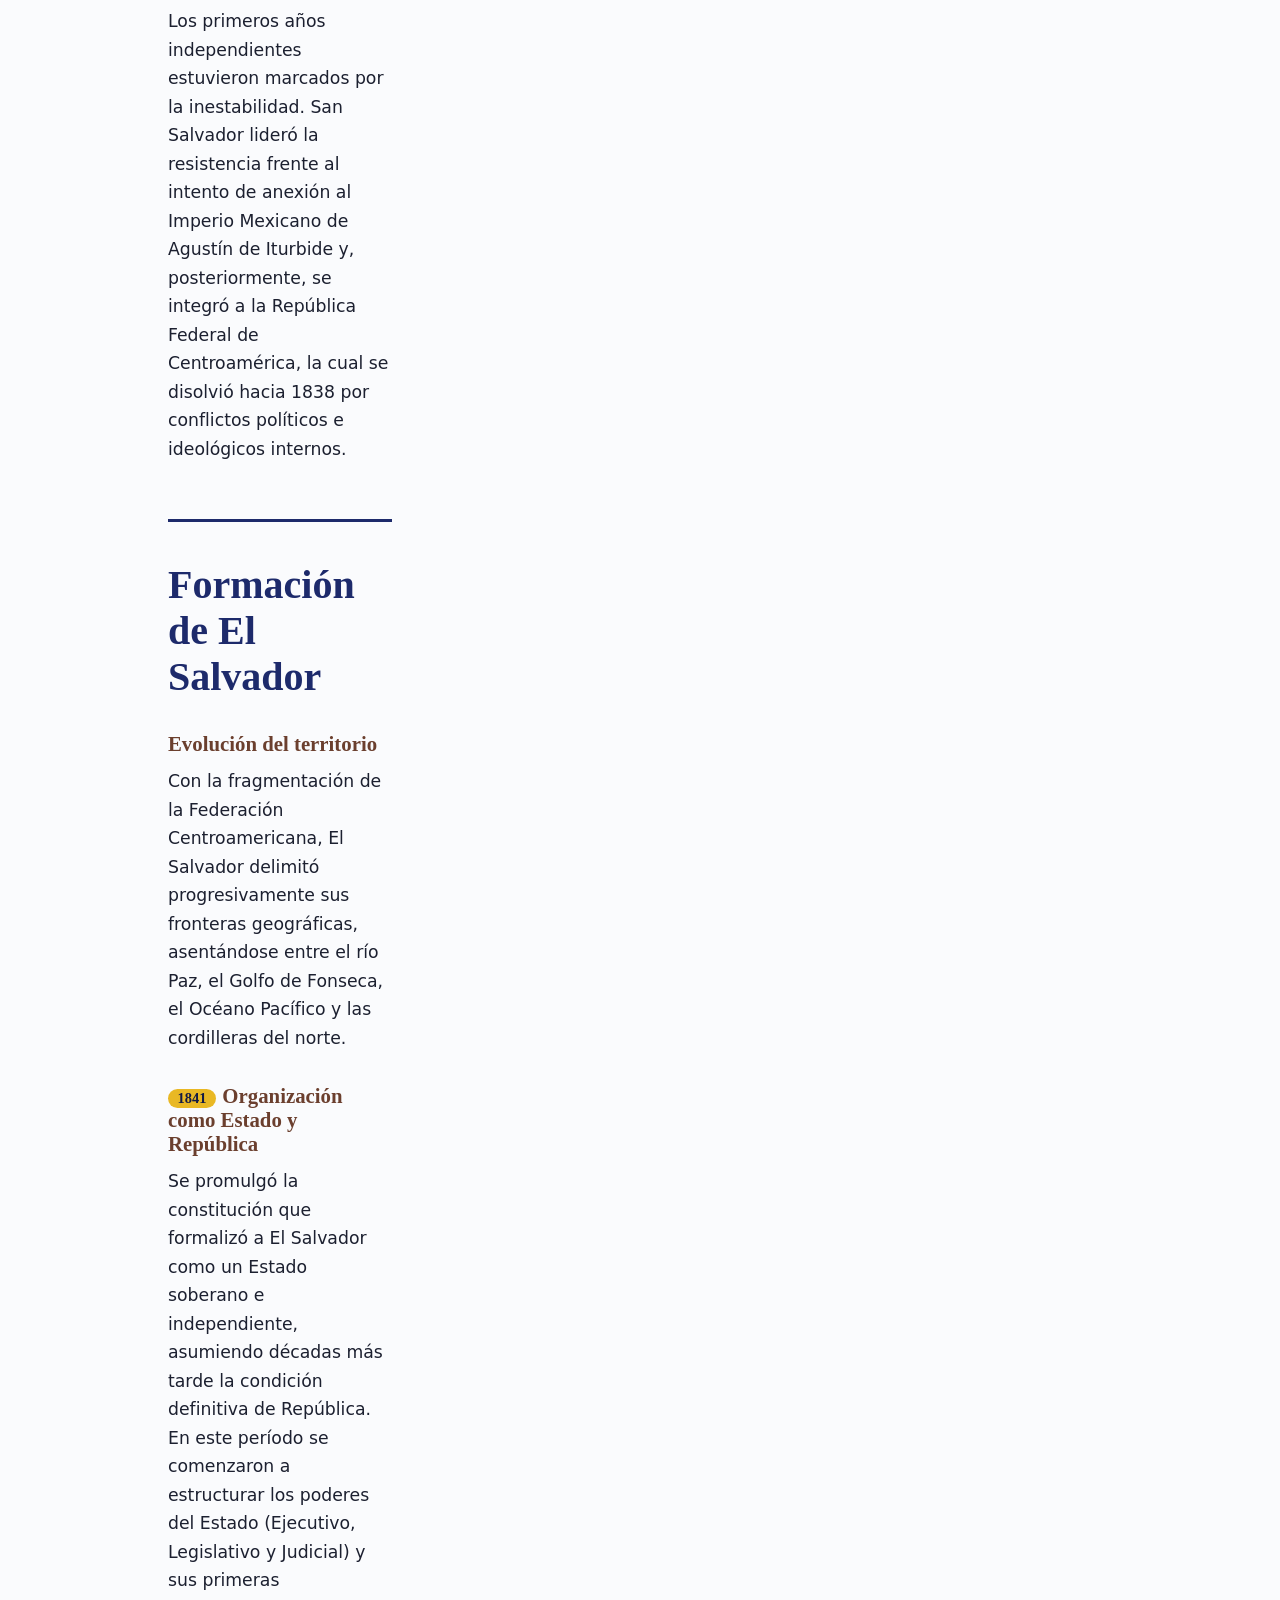
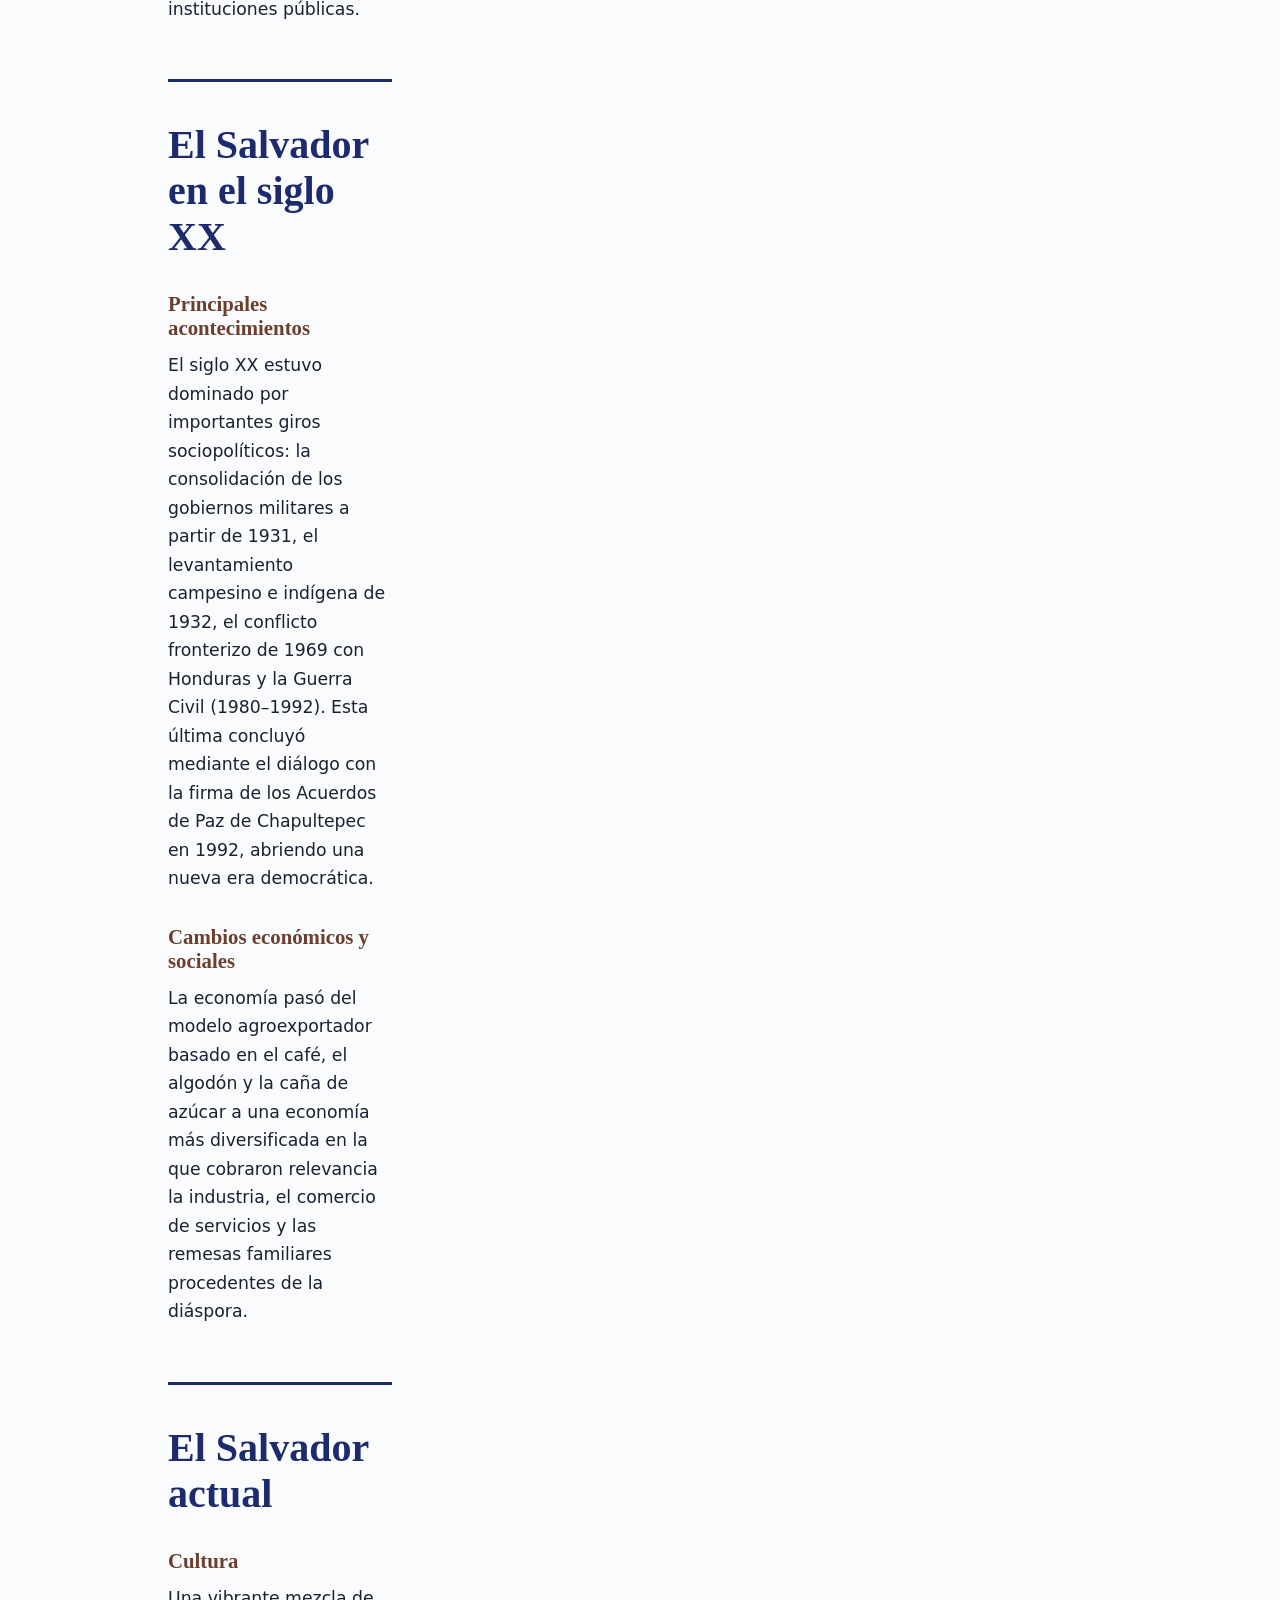
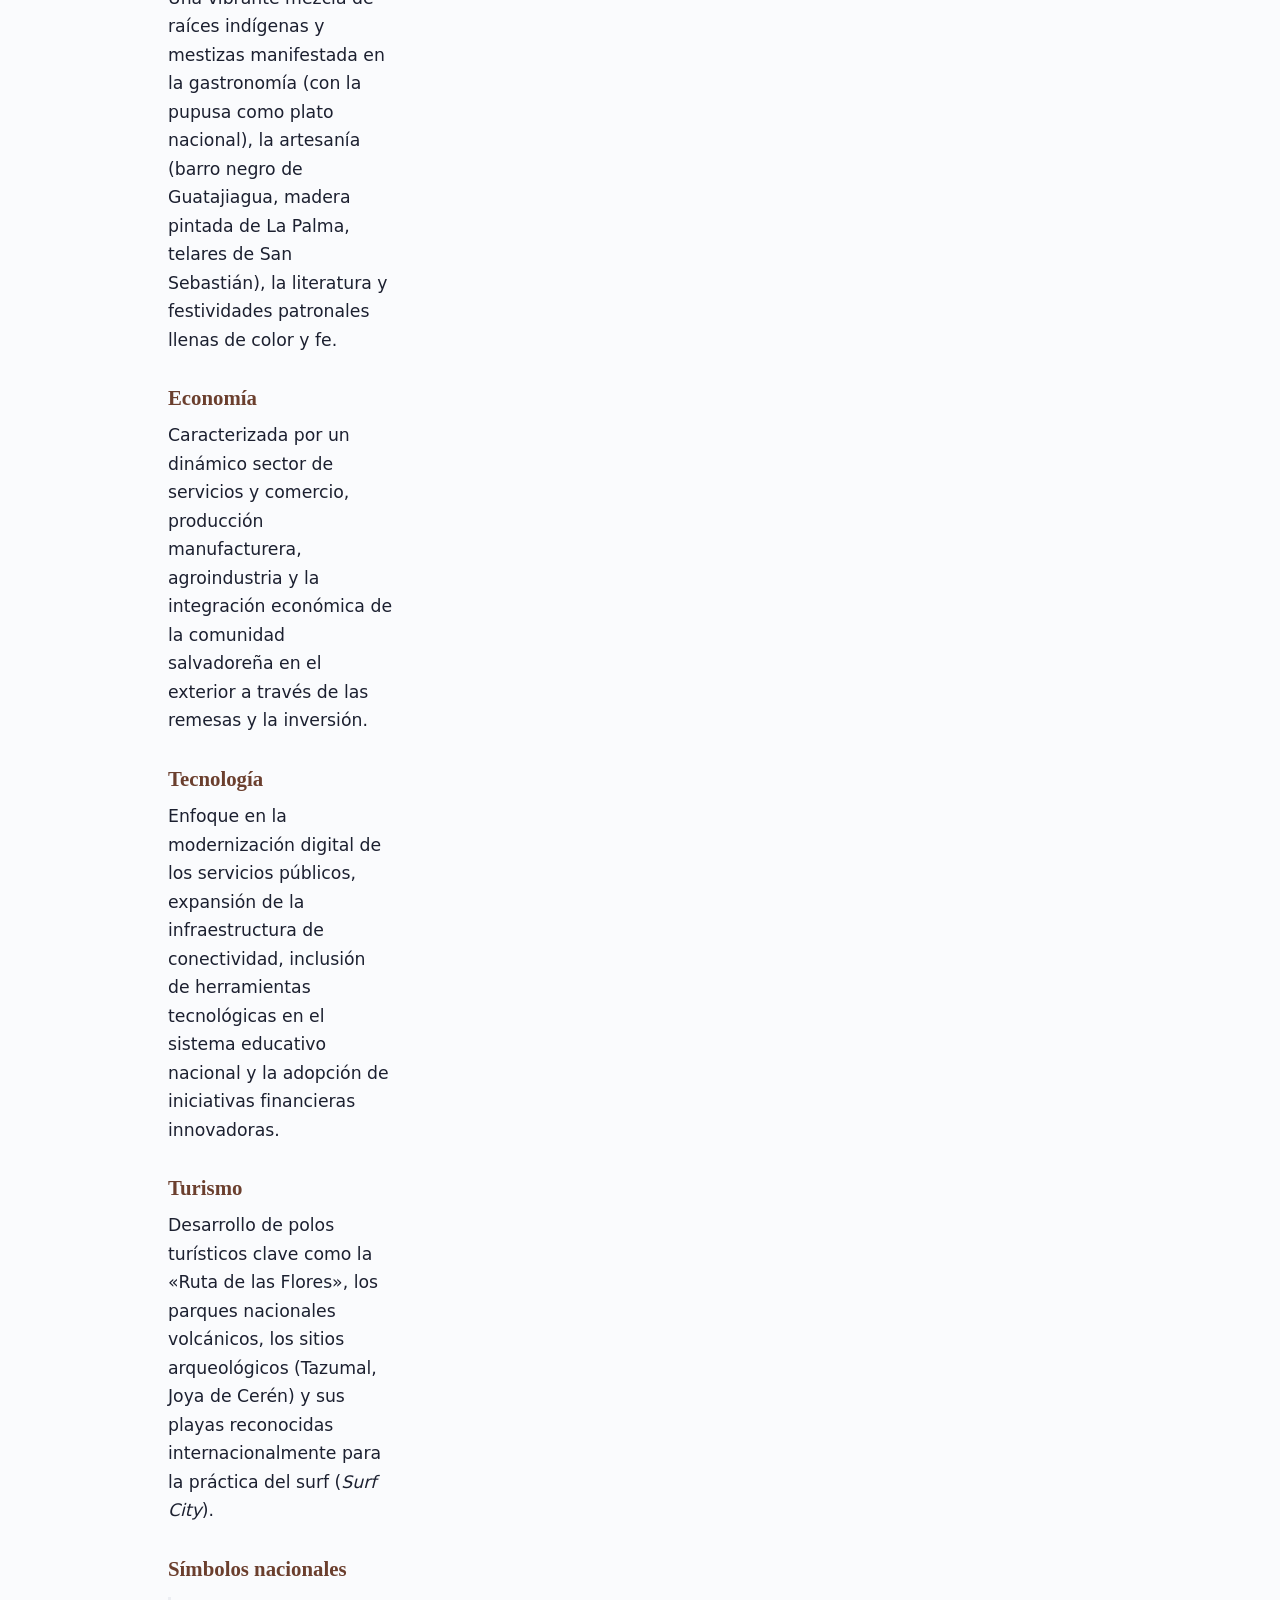
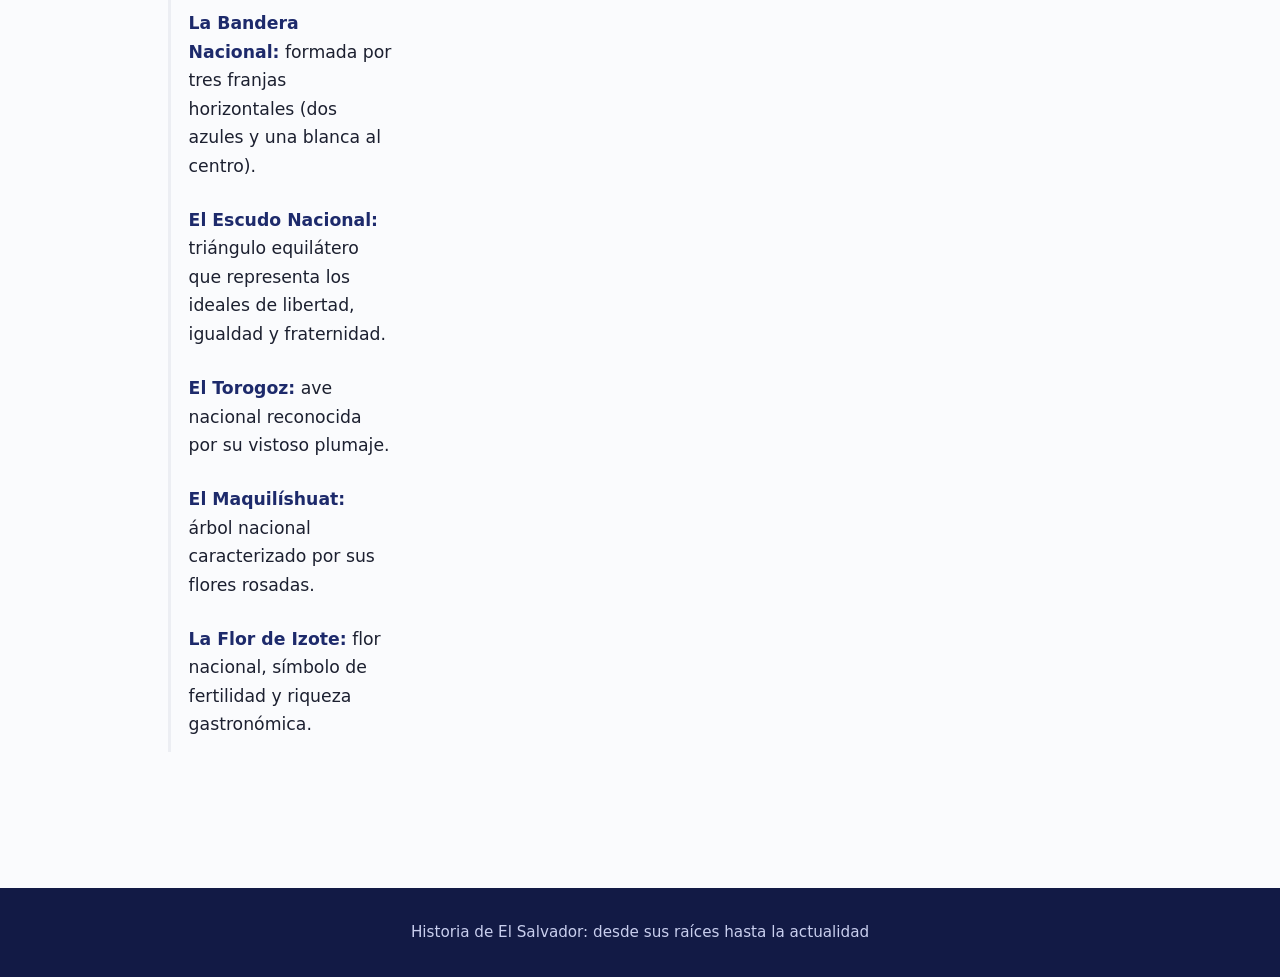
==== commit a81c91e7: "Update iniciosv.html" ====
--- a/iniciosv.html
+++ b/iniciosv.html
@@ -4,10 +4,6 @@
 <meta charset="UTF-8">
 <meta name="viewport" content="width=device-width, initial-scale=1.0">
 <meta name="robots" content="noindex, nofollow">
-<title>Historia de El Salvador: desde sus raíces hasta la actualidad</title>
-<link rel="preconnect" href="https://fonts.googleapis.com">
-<link rel="preconnect" href="https://fonts.gstatic.com" crossorigin>
-<link href="https://fonts.googleapis.com/css2?family=Fraunces:opsz,wght@9..144,600;9..144,800&family=Source+Sans+3:wght@400;600&display=swap" rel="stylesheet">
 <style>
 :root{--anil:#1d2a6b;--osc:#121a45;--ceniza:#eceef3;--papel:#fafbfd;--tinta:#1c2030;--maiz:#e9b824;--barro:#6b3f2e}
 *{box-sizing:border-box}
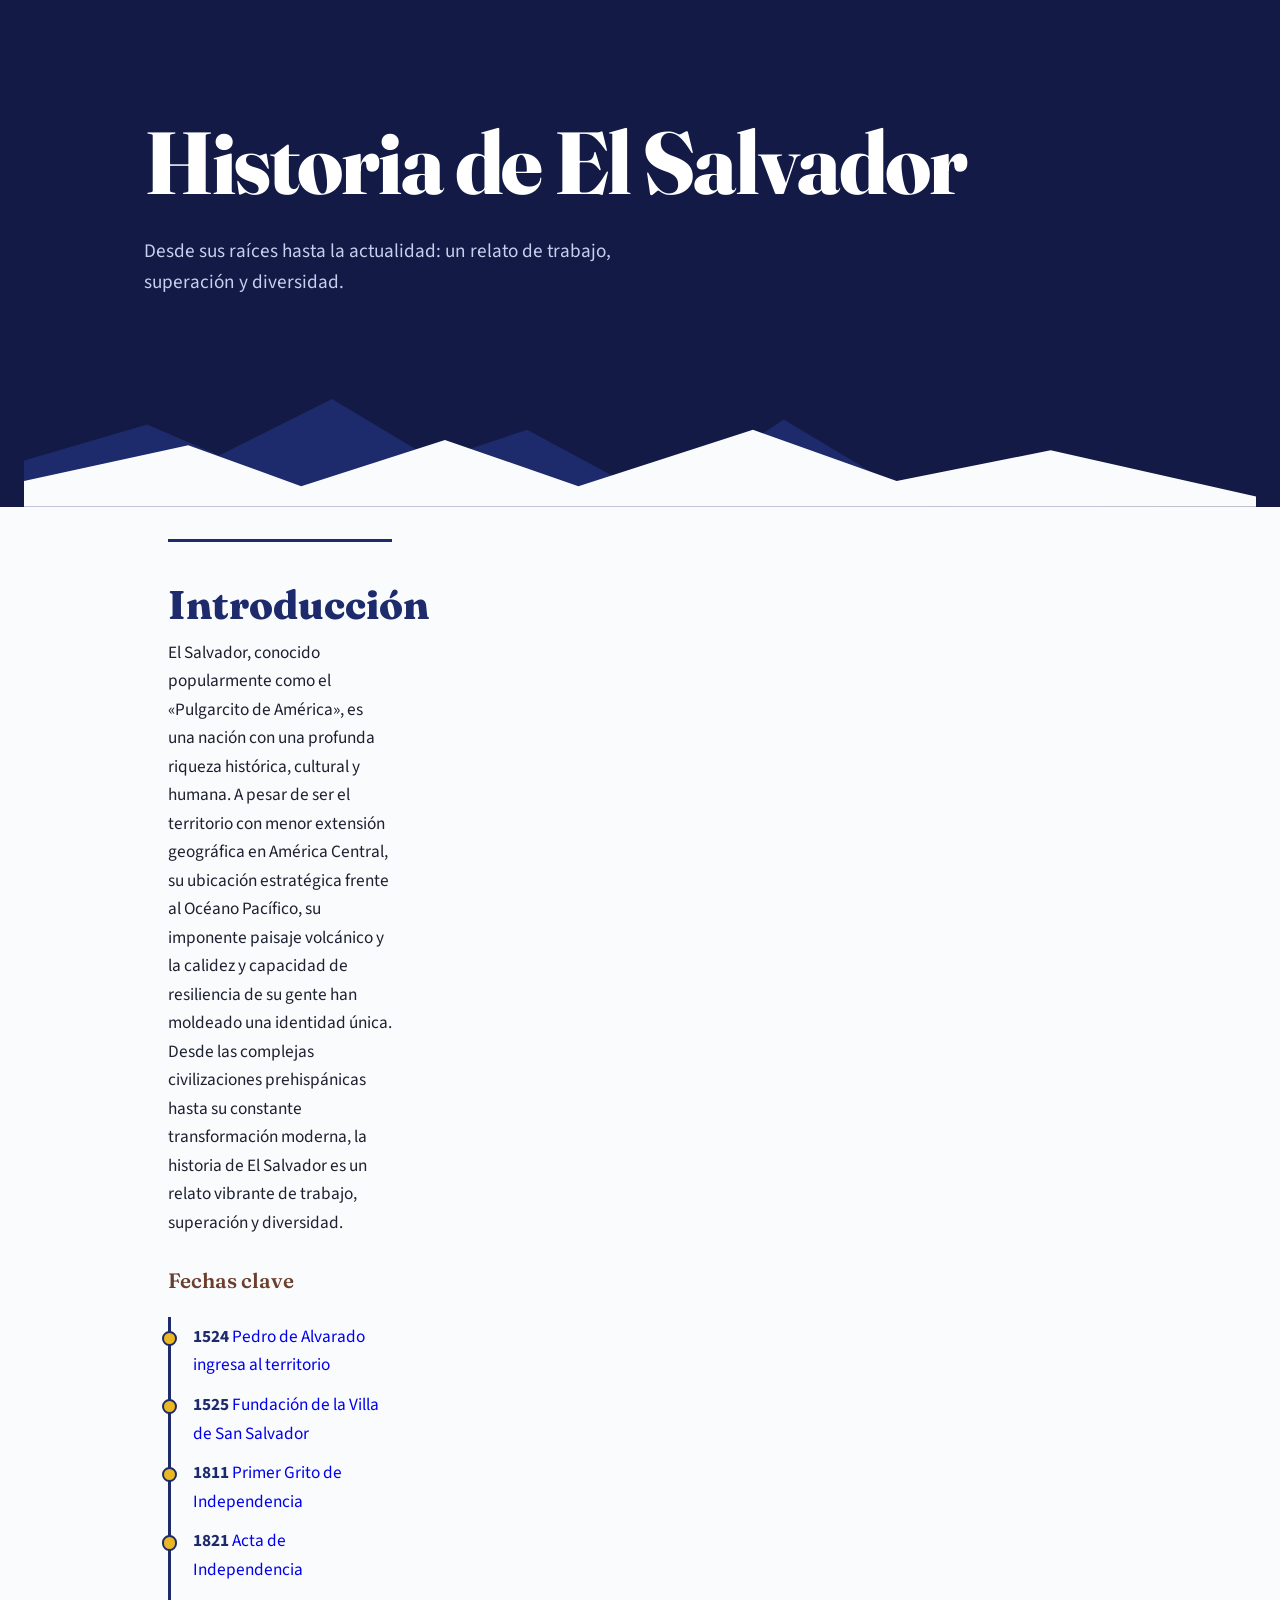
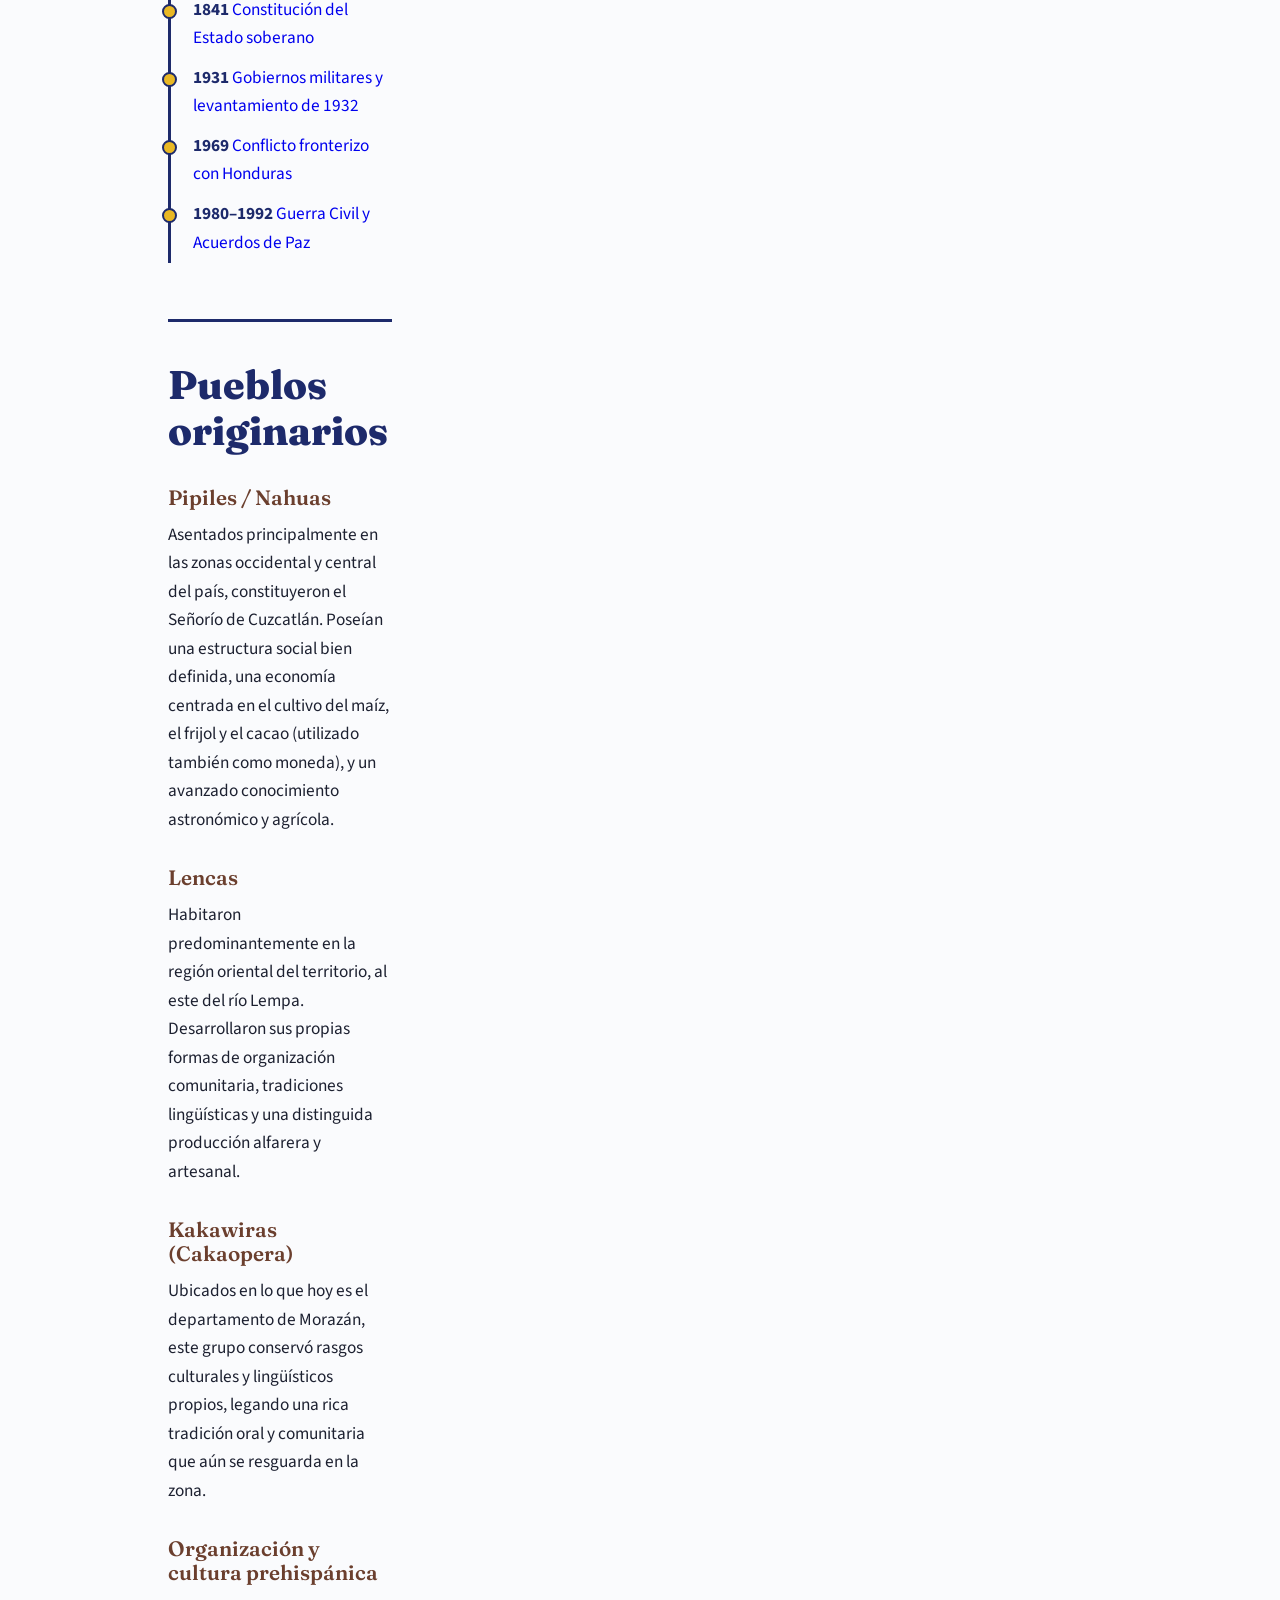
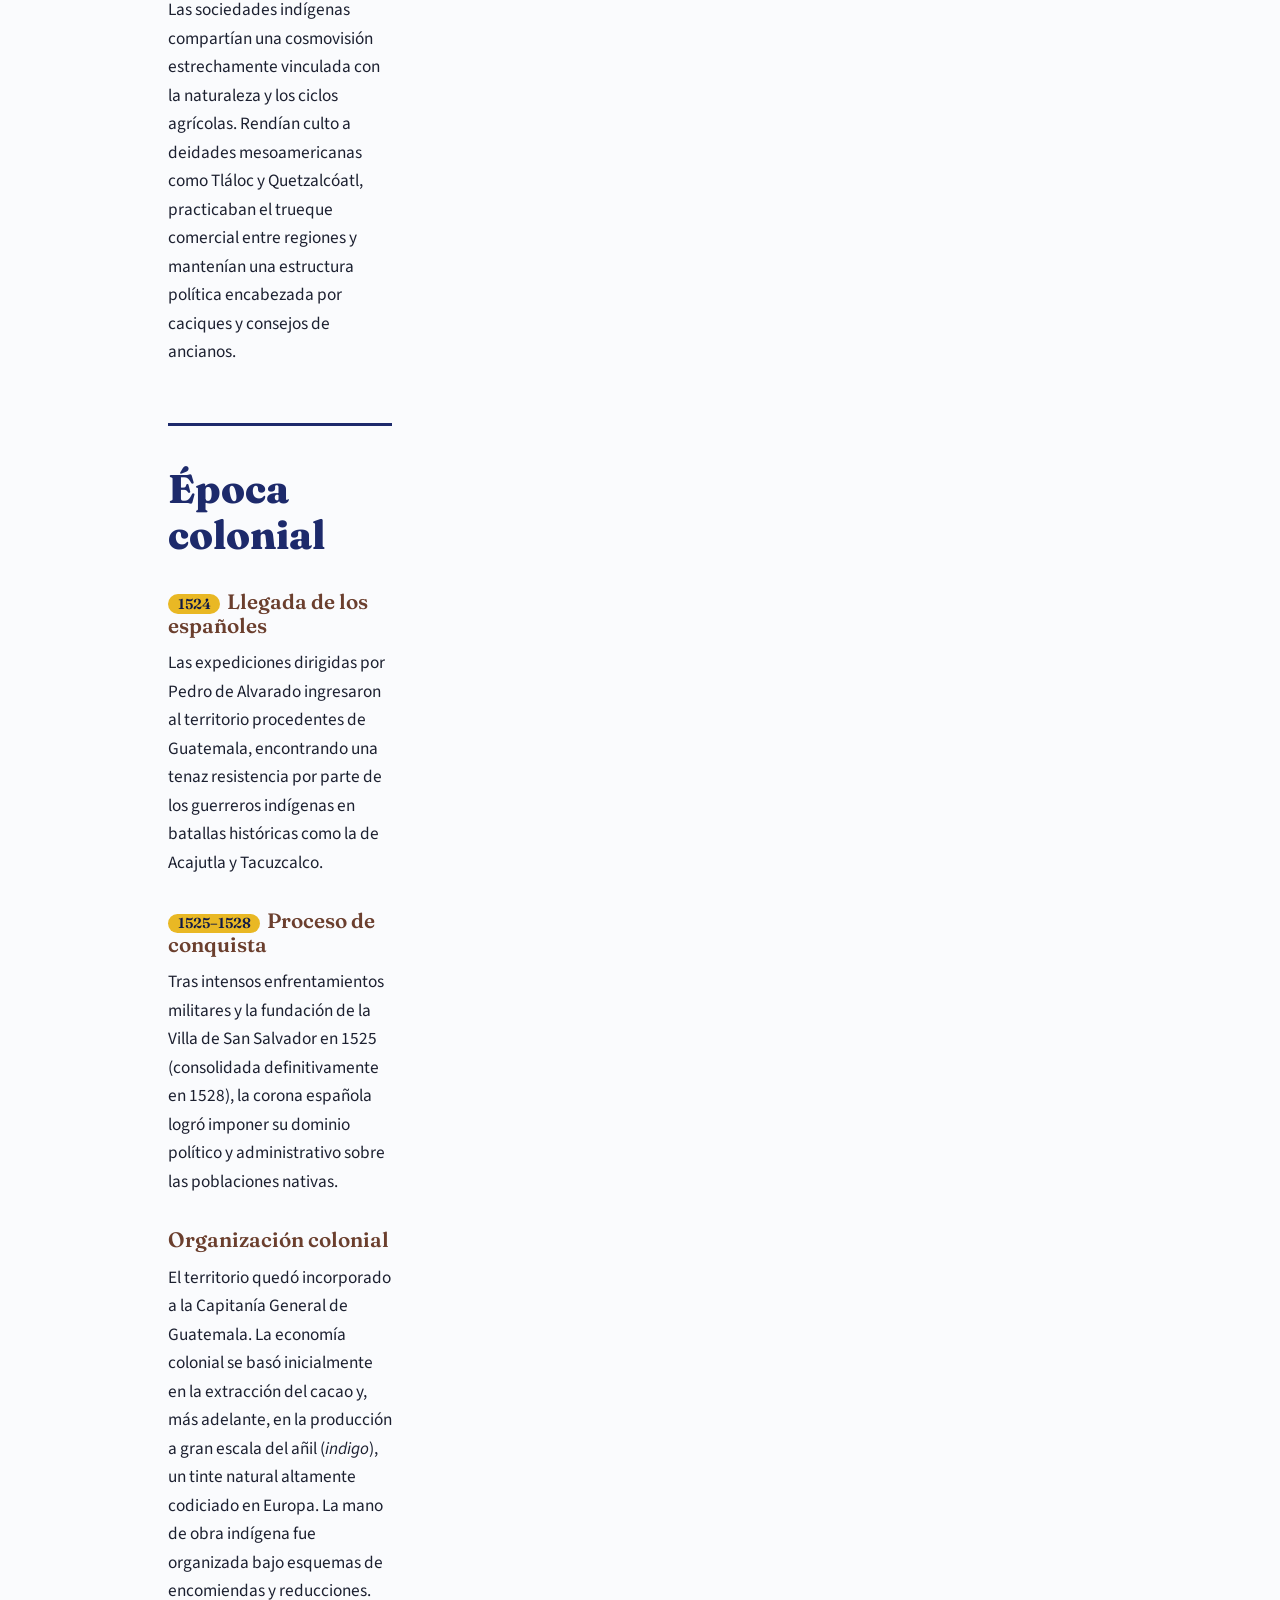
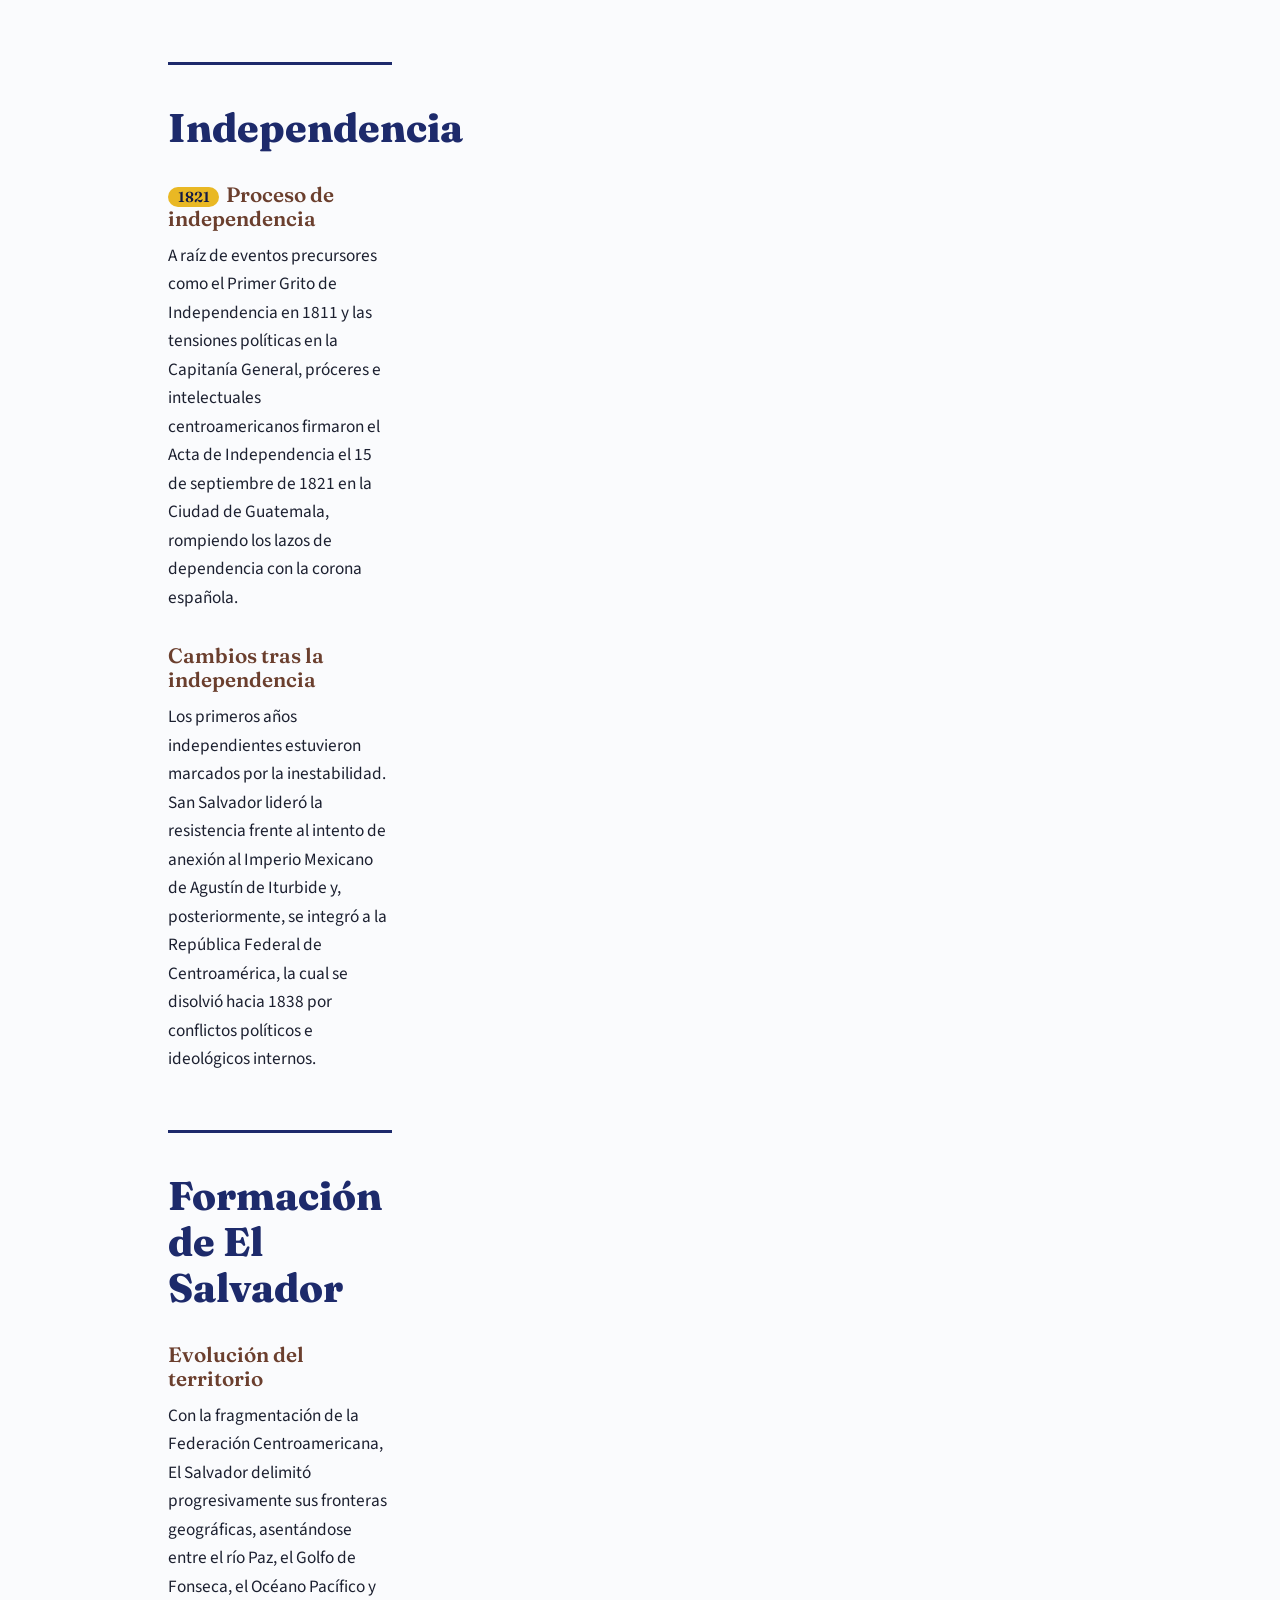
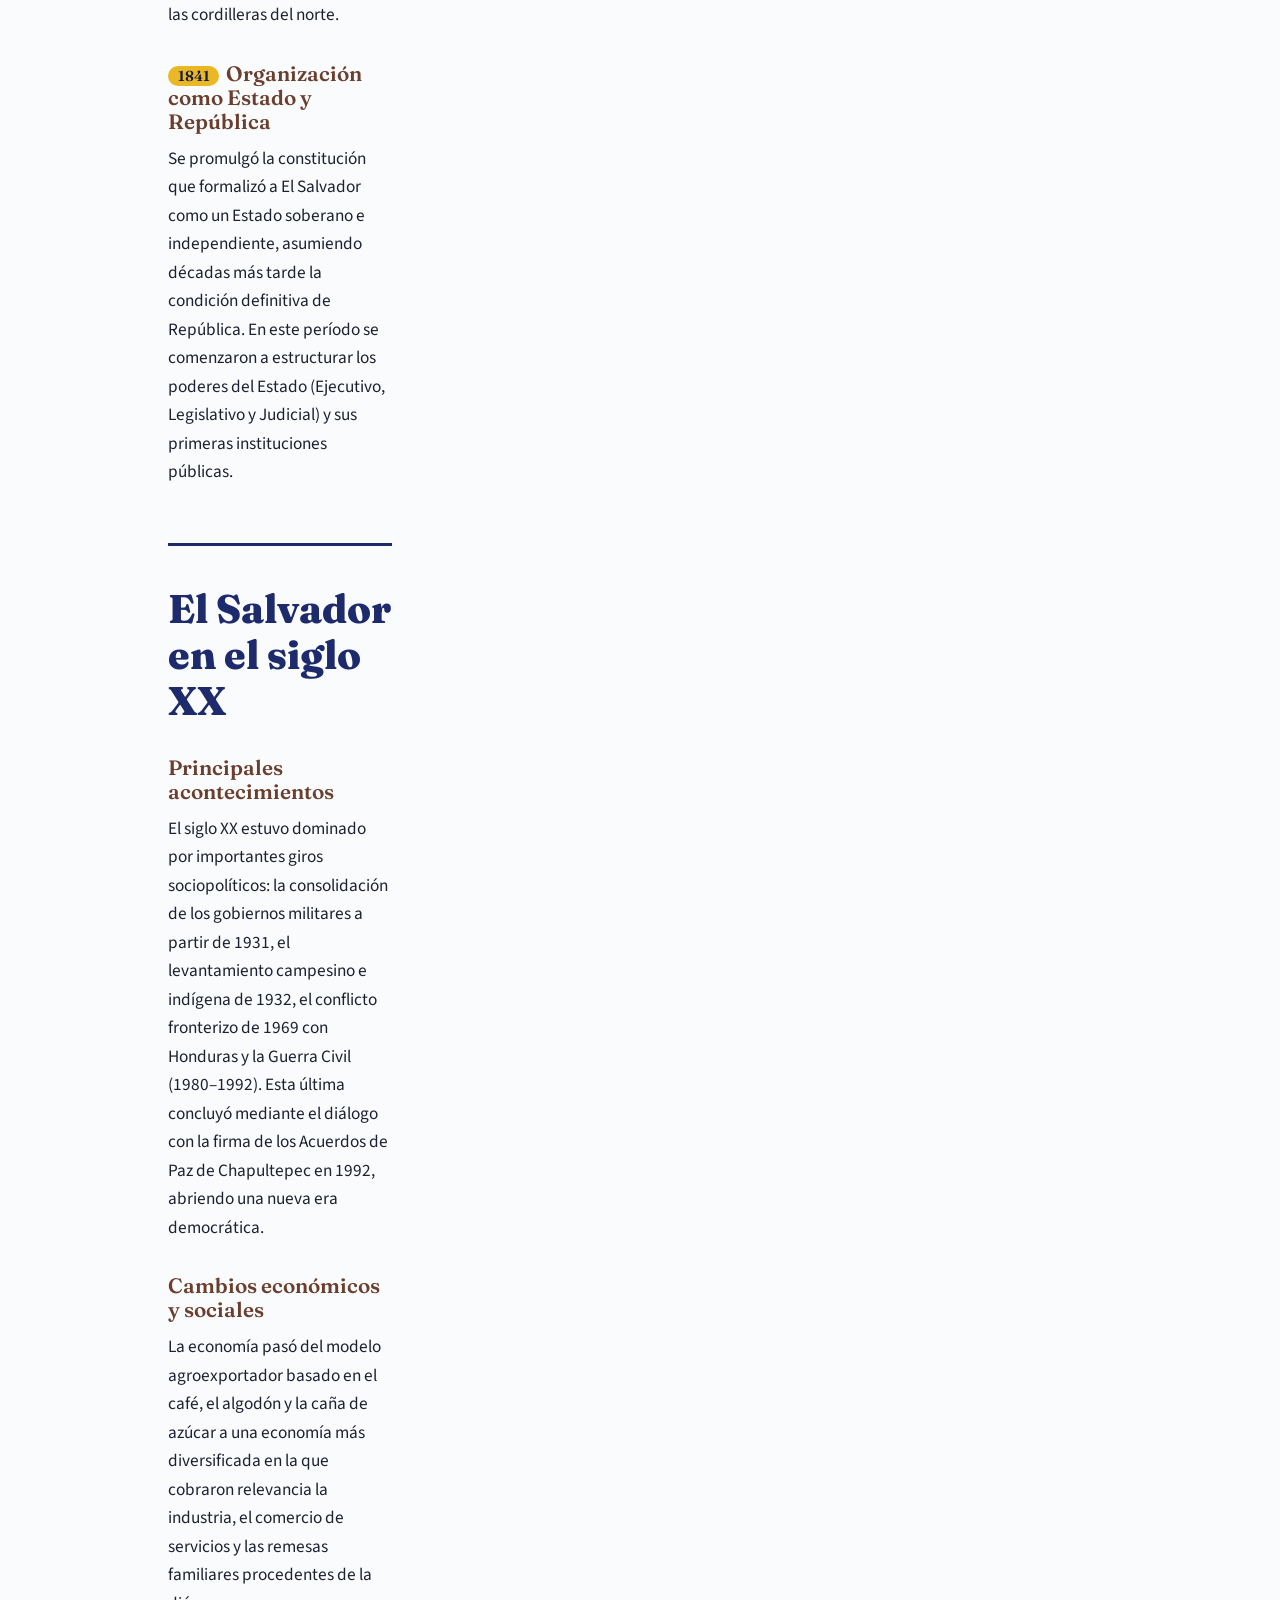
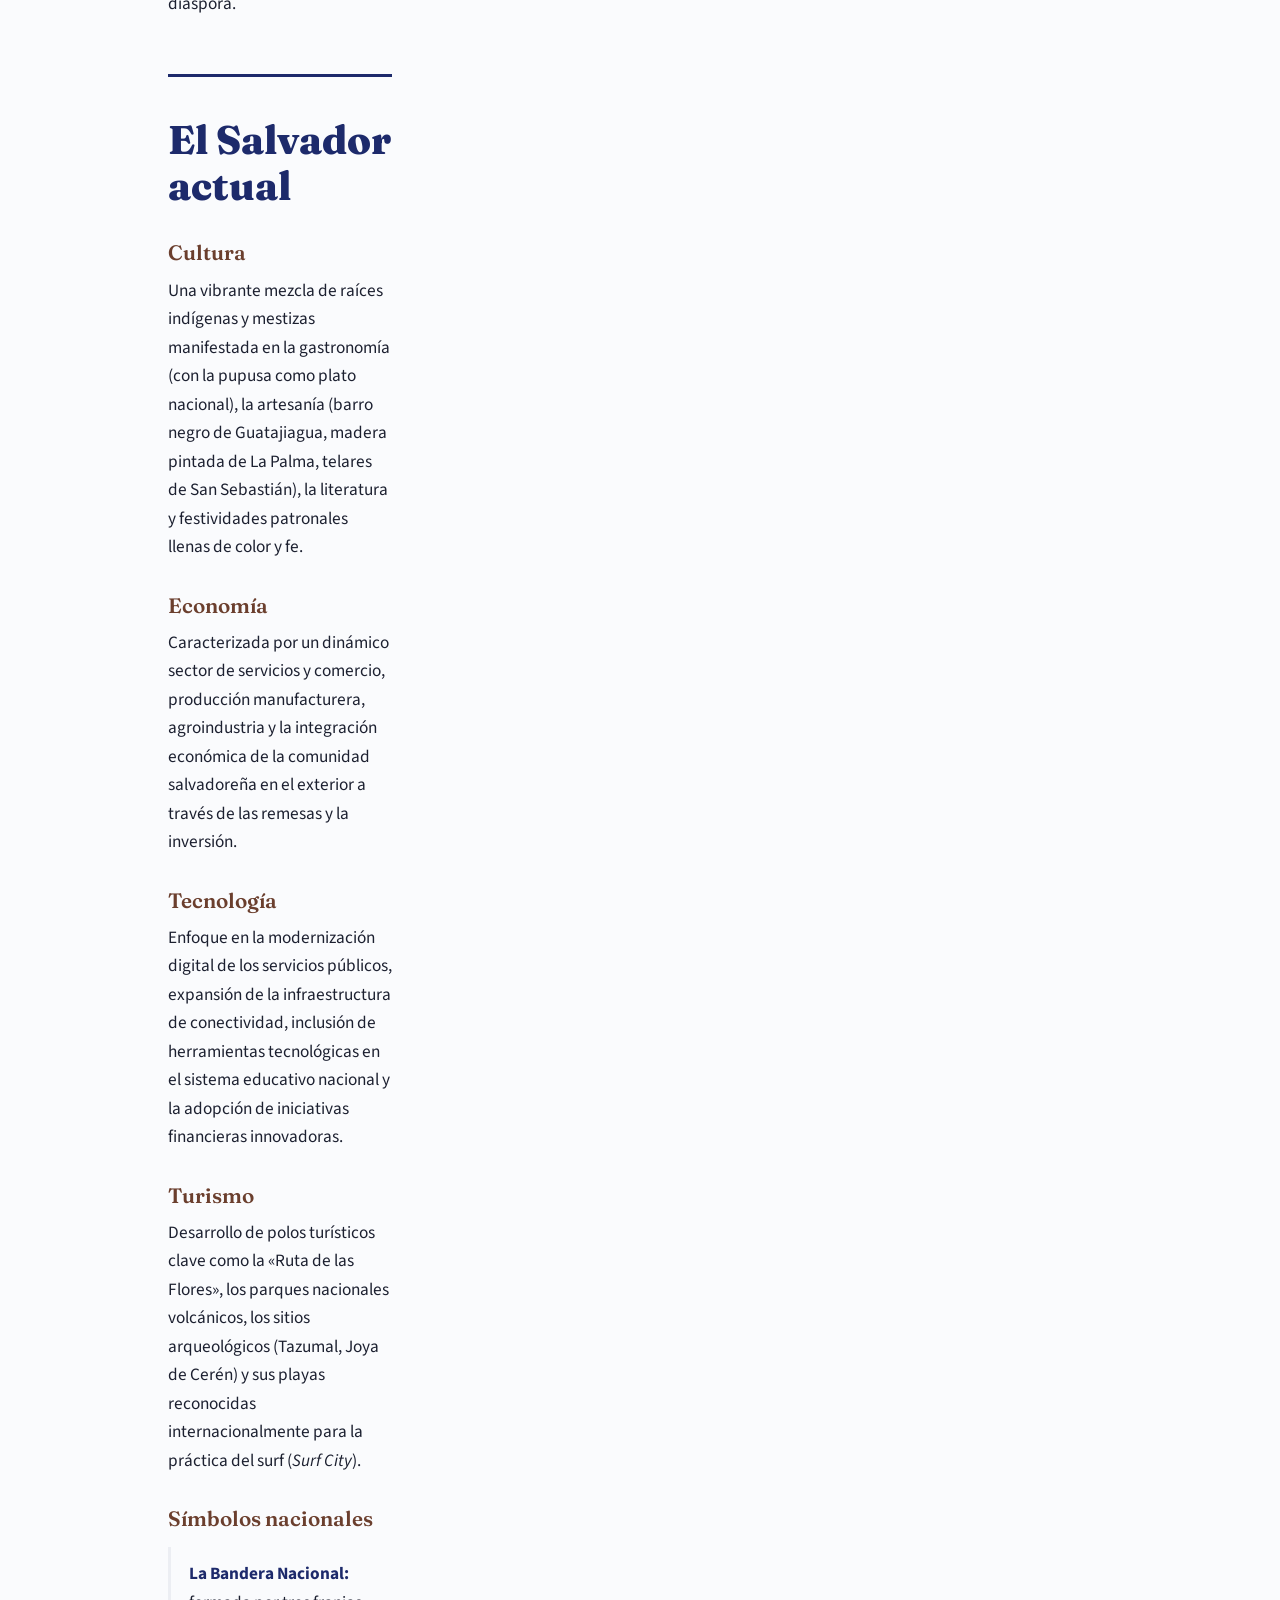
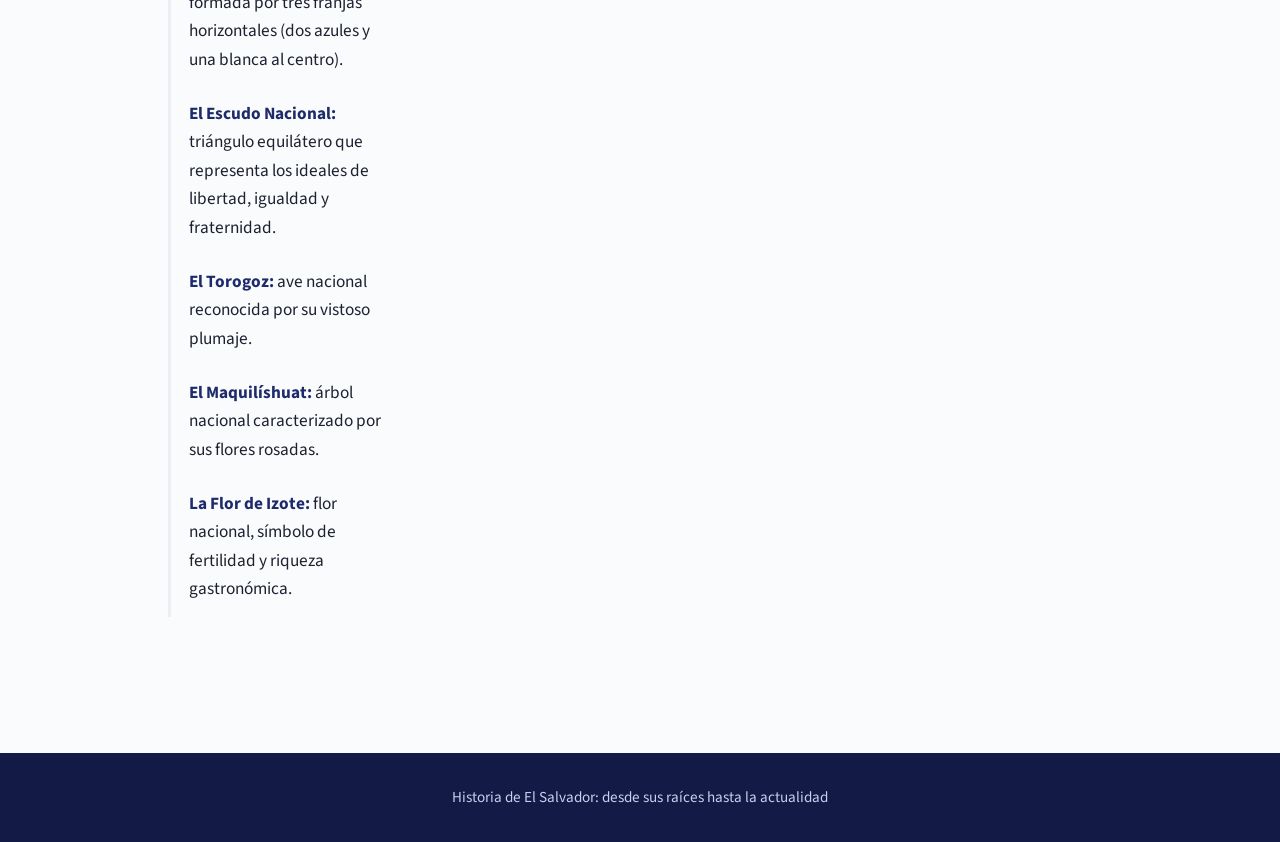
==== commit 59f8396d: "Add files via upload" ====
--- a/iniciosv.html
+++ b/iniciosv.html
@@ -4,6 +4,10 @@
 <meta charset="UTF-8">
 <meta name="viewport" content="width=device-width, initial-scale=1.0">
 <meta name="robots" content="noindex, nofollow">
+<title>Historia de El Salvador: desde sus raíces hasta la actualidad</title>
+<link rel="preconnect" href="https://fonts.googleapis.com">
+<link rel="preconnect" href="https://fonts.gstatic.com" crossorigin>
+<link href="https://fonts.googleapis.com/css2?family=Fraunces:opsz,wght@9..144,600;9..144,800&family=Source+Sans+3:wght@400;600&display=swap" rel="stylesheet">
 <style>
 :root{--anil:#1d2a6b;--osc:#121a45;--ceniza:#eceef3;--papel:#fafbfd;--tinta:#1c2030;--maiz:#e9b824;--barro:#6b3f2e}
 *{box-sizing:border-box}
